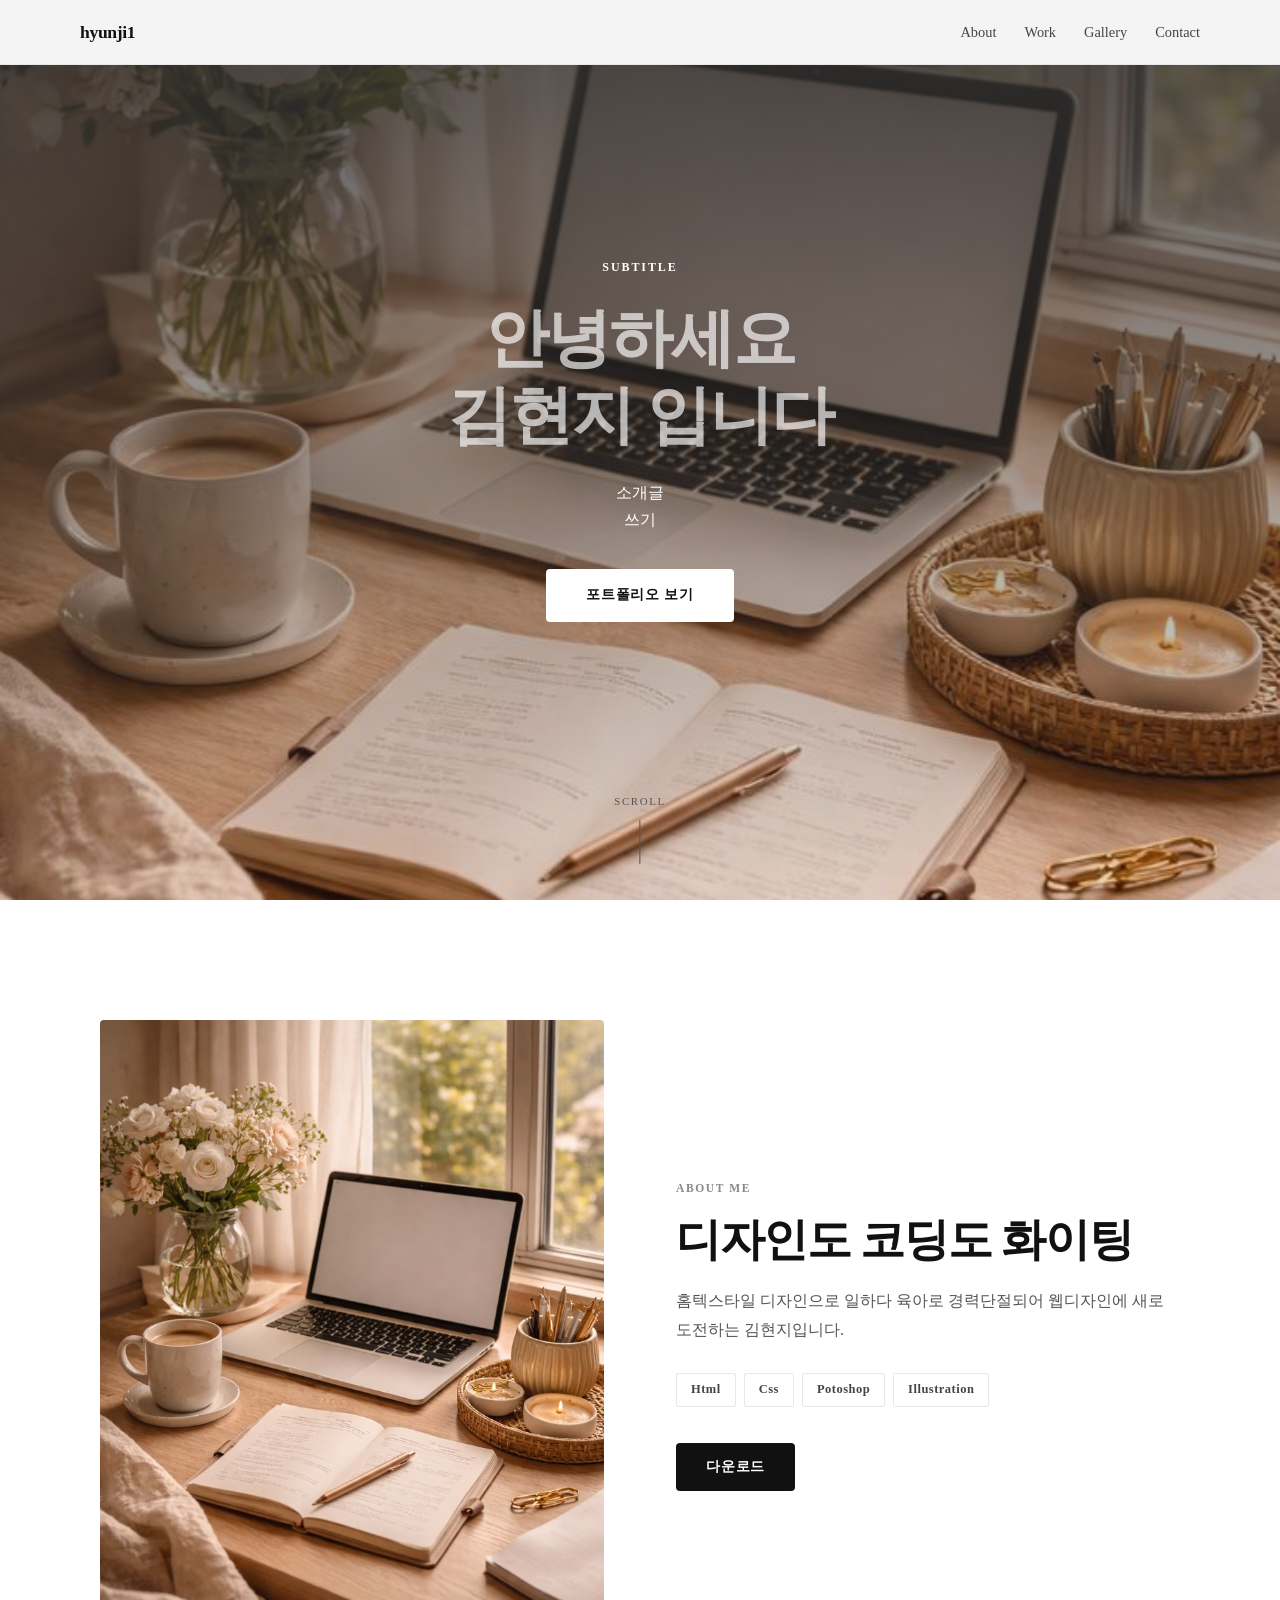
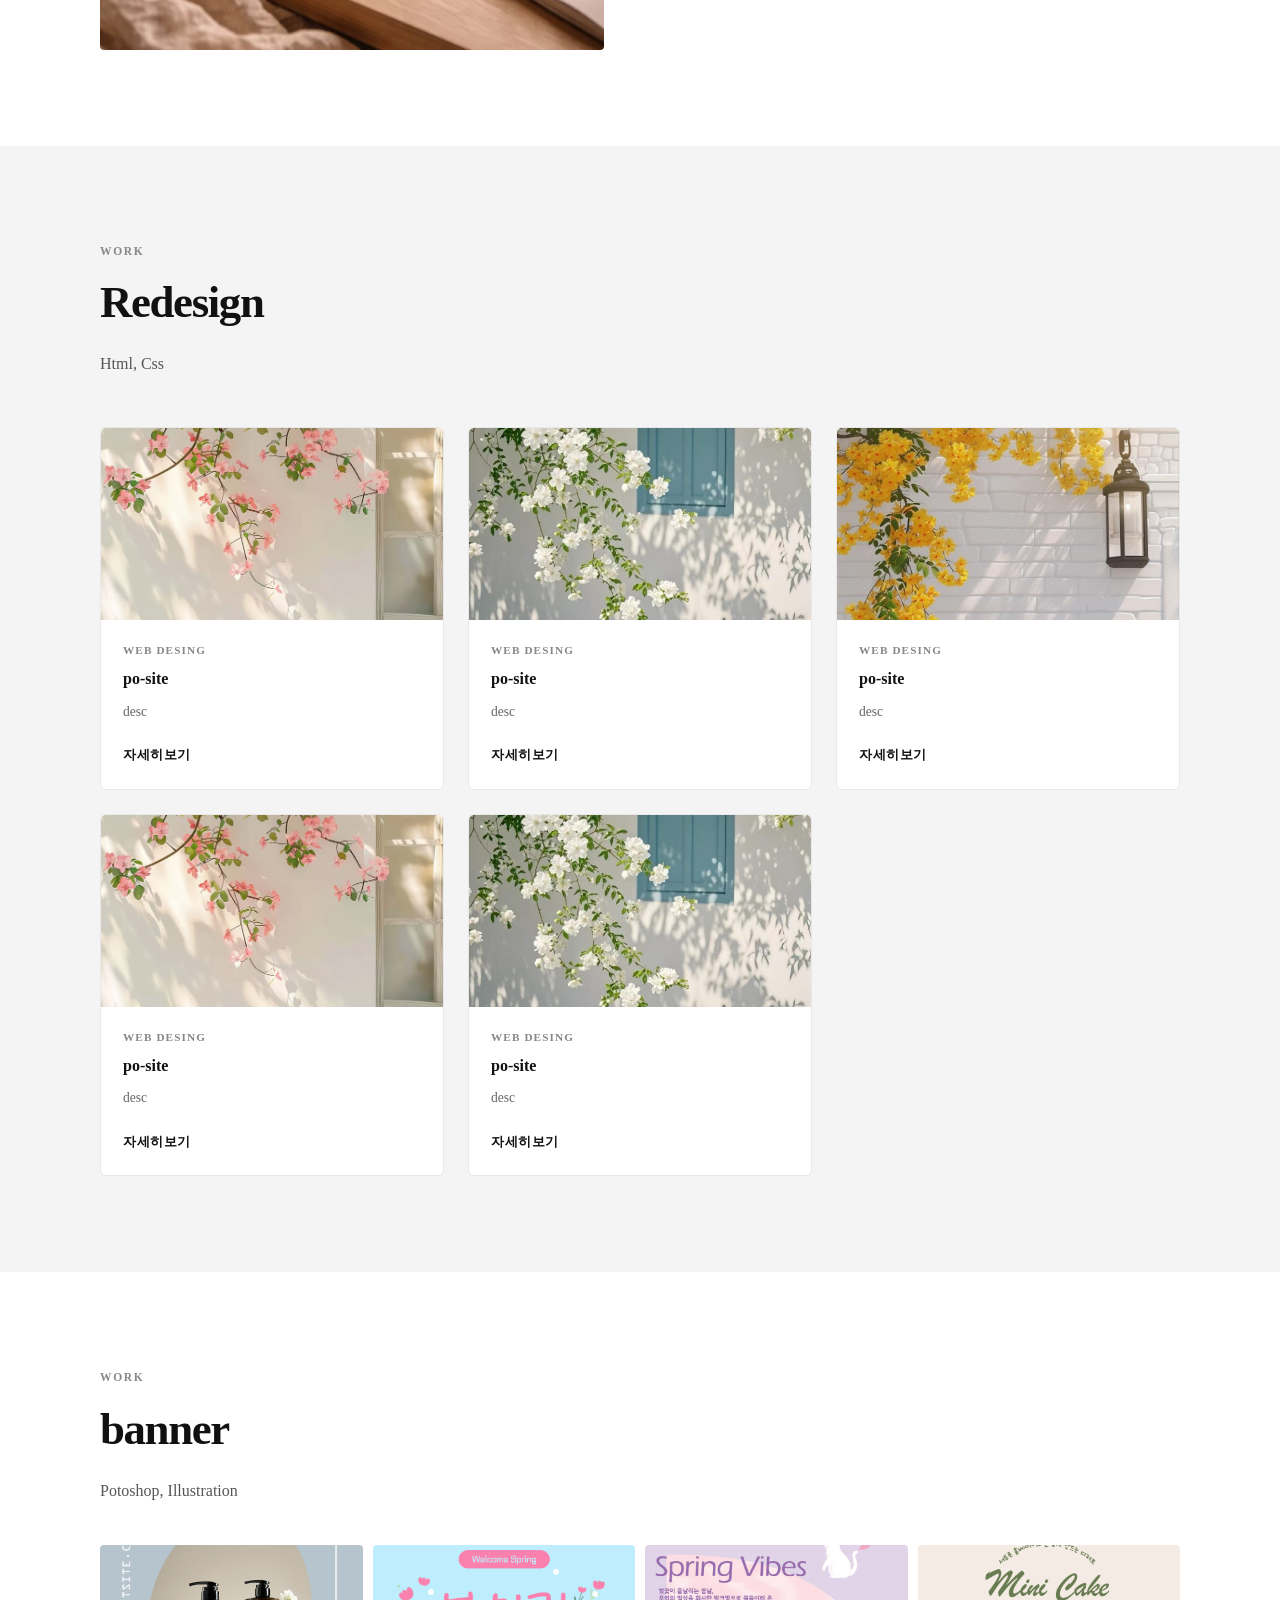
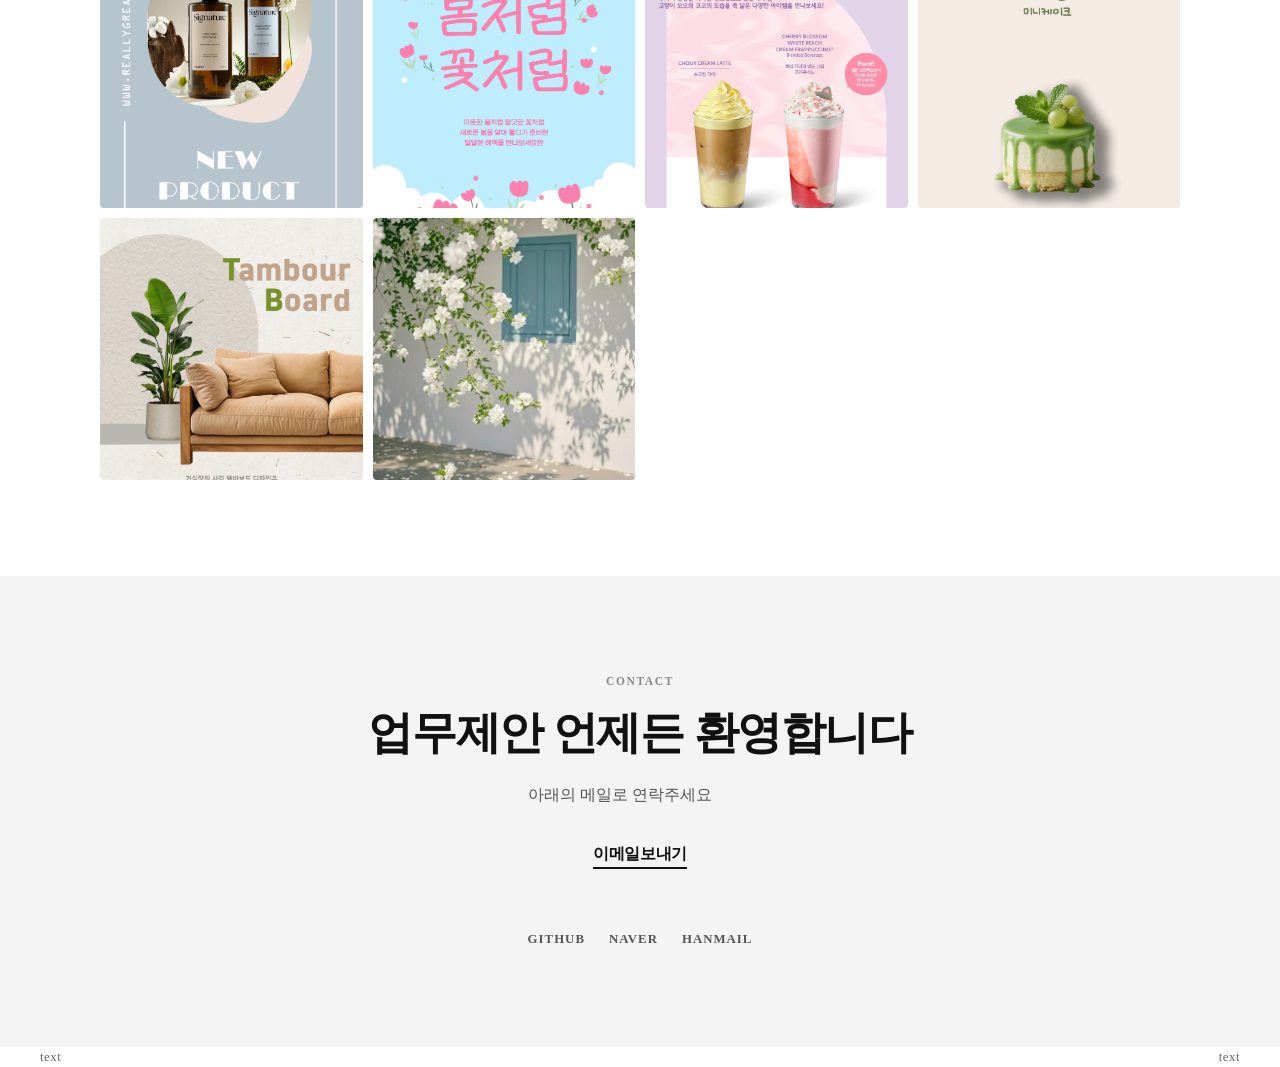
==== index.html @ 427065cd "1" ====
<!DOCTYPE html>
<html lang="ko">
<head>
    <meta charset="UTF-8">
    <meta name="viewport" content="width=device-width, initial-scale=1.0">
    <title>portfolio</title>
    <link rel="stylesheet" href="./final.css">
</head>
<body>
    <nav>
        <div class="nav-inner">
            <a href="#" class="logo">hyunji1</a>

            <ul class="menu">
                <li><a href="#">About</a></li>
                <li><a href="#">Work</a></li>
                <li><a href="#">Gallery</a></li>
                <li><a href="#">Contact</a></li>
            </ul>

            <button class="hamburger" id="navBtn" aria-label="메뉴">
                <span></span><span></span><span></span>
            </button>
        </div>
        
        <ul class="mobile-menu" id="mobileMenu">
            <li><a href="#" onclick="closeMenu()">About</a></li>
            <li><a href="#" onclick="closeMenu()">Work</a></li>
            <li><a href="#" onclick="closeMenu()">Gallery</a></li>
            <li><a href="#" onclick="closeMenu()">Contact</a></li>
        </ul>
    </nav>

    <script>
        const hamburger = document.getElementById('navBtn');
        const mobileMenu = document.getElementById('mobileMenu');

        hamburger.addEventListener('click',() =>{
            hamburger.classList.toggle('open');
            mobileMenu.classList.toggle('open');
        })

        function closeMenu(){
            hamburger.classList.remove('open');
            mobileMenu.classList.remove('open');
        }
    </script>

    <!-- hero -->
    <section class="hero">
        <div class="hero-tag">subtitle</div>
        <h1 class="hero-title">안녕하세요<br>김현지 입니다</h1>
        <p class="hero-sub">
            소개글<br> 쓰기
        </p>
        <a href="#" class="hero-btn">포트폴리오 보기</a>
            <div class="scroll-hint">SCROLL</div>
    </section>

    <!-- about -->
    <section class="section" id="about">
        <div class="about-inner">
            <img class="about-photo" src="./이미지/컴퓨터 이미지.jpg" alt="프로필사진">
            <div>
                <div class="section-tag">About Me</div>
                <h2 class="section-title">디자인도 코딩도 화이팅</h2>
                <p class="section-desc">
                    홈텍스타일 디자인으로 일하다 육아로 경력단절되어
                    웹디자인에 새로 도전하는 김현지입니다.
                </p>
                <div class="skill-list">
                    <span class="skill-tag">Html</span>
                    <span class="skill-tag">Css</span>
                    <span class="skill-tag">Potoshop</span>
                    <span class="skill-tag">Illustration</span>
                </div>

                <a href="#" class="btn">다운로드</a>
            </div>    
        </div>
    </section>

    <!-- work -->
    <section class="section" id="work">
        <div class="work-head">
            <div class="section-tag">WORK</div>
            <h2 class="section-title">Redesign</h2>
            <p class="section-desc">Html, Css</p>
        </div>    

        <div class="card-grid">
            <div class="card">
                <img src="./이미지/배경1.jpg" alt="cardimg">
                <div class="card-body">
                    <div class="card-cat">web Desing</div>
                    <h3 class="card-title">po-site</h3>
                    <p class="card-desc">desc</p>
                    <a href="#" class="card-link">자세히보기</a>
                </div>
            </div>
            <div class="card">
                <img src="./이미지/배경2.jpg" alt="cardimg">
                <div class="card-body">
                    <div class="card-cat">web Desing</div>
                    <h3 class="card-title">po-site</h3>
                    <p class="card-desc">desc</p>
                    <a href="#" class="card-link">자세히보기</a>
                </div>
            </div>
            <div class="card">
                <img src="./이미지/배경3.jpg" alt="cardimg">
                <div class="card-body">
                    <div class="card-cat">web Desing</div>
                    <h3 class="card-title">po-site</h3>
                    <p class="card-desc">desc</p>
                    <a href="#" class="card-link">자세히보기</a>
                </div>
            </div>
            <div class="card">
                <img src="./이미지/배경1.jpg" alt="cardimg">
                <div class="card-body">
                    <div class="card-cat">web Desing</div>
                    <h3 class="card-title">po-site</h3>
                    <p class="card-desc">desc</p>
                    <a href="#" class="card-link">자세히보기</a>
                </div>
            </div>
            <div class="card">
                <img src="./이미지/배경2.jpg" alt="cardimg">
                <div class="card-body">
                    <div class="card-cat">web Desing</div>
                    <h3 class="card-title">po-site</h3>
                    <p class="card-desc">desc</p>
                    <a href="#" class="card-link">자세히보기</a>
                </div>
            </div>
        </div>
    </section>    

    <!-- gallery -->
    <section class="section" id="gallery">
        <div class="gallery-head">
            <div class="section-tag">WORK</div>
            <h2 class="section-title">banner</h2>
            <p class="section-desc">Potoshop, Illustration</p>
        </div>

        <div class="gallery-grid">
            <div class="g-item">
                <img src="./이미지/03.24 01.jpg" alt="gimg1">
            </div>
            <div class="g-item">    
                <img src="./이미지/03.25.jpg" alt="gimg1">
            </div>
            <div class="g-item">
                <img src="./이미지/3.28 01.jpg" alt="gimg1">
            </div>
            <div class="g-item">
                <img src="./이미지/3.28 02.jpg" alt="gimg1">
            </div>
            <div class="g-item">    
                <img src="./이미지/3.29.jpg" alt="gimg1">
            </div>
            <div class="g-item">
                <img src="./이미지/배경2.jpg" alt="gimg1">
            </div>
        </div>
    </section>

    <!-- video -->
    <!-- <section id="video">
        <div class="video-head">
            <div class="section-tag">text</div>
            <h2 class="section-title">title</h2>
            <p class="section-desc">text</p>
        </div>

        <div class="video-wrap">
            <div class="ratio-box">
                <iframe src="../03.25/ripple.mp4" title="title" frameborder="0" allowfullscreen></iframe>
            </div>
        </div>
    </section> -->

    <!-- contact -->
    <section class="section" id="contact">
        <div class="contact-inner">
            <div class="section-tag">Contact</div>
            <h2 class="section-title">업무제안 언제든 환영합니다</h2>
            <p class="section-desc">아래의 메일로 연락주세요</p>

            <a href="mailto:whiteeye29@naver.com" class="contact-email">이메일보내기</a>

            <ul class="sns-list">
                <li><a href="#">GitHub</a></li>
                <li><a href="#">Naver</a></li>
                <li><a href="#">Hanmail</a></li>
            </ul>
        </div>
    </section>

       <!-- footer -->
    <footer>
        <div class="footer-inner">
            <p>text</p>
            <p>text</p>
        </div>
    </footer>

</body>
</html>
---- final.css ----
* {
    margin: 0;
    padding: 0;
    box-sizing: border-box;
}

:root {
    --black: #111111;
    --white: #ffffff;
    --grey: #f4f4f4;
    --mid: #888888;
    --border: #e8e8e8;
    --radius: 4px
}

html {
    scroll-behavior: smooth;
}

body {
    font-family: 'pretendard', 'san-serif', 'Noto Sans KR';
    background: var(--white);
    color: var(--black);
    line-height: 1.6;
}

img {
    display: block;
    max-width: 100%;
}

a {
    text-decoration: none;
    color: inherit;
}

.section {
    padding: 96px 40px;
}

.section-tag {
    font-size: 0.72rem;
    font-weight: 700;
    letter-spacing: 0.14em;
    text-transform: uppercase;
    color: var(--mid);
    margin-bottom: 16px;
}

.section-title {
    font-size: clamp(1.8rem, 3.5vw, 2.8rem);
    font-weight: 700;
    letter-spacing: -0.03em;
    line-height: 1.2;
    margin-bottom: 20px;
}

.section-desc {
    font-size: 1rem;
    color: #555;
    max-width: 520px;
    line-height: 1.8;
}

/* nav */
nav {
    position: fixed;
    top: 0;
    left: 0;
    right: 0;
    z-index: 100;
    background: #f4f4f4;
    border-bottom: 1px solid var(--border);
}

.nav-inner {
    max-width: 1200px;
    margin: 0 auto;
    display: flex;
    justify-content: space-between;
    align-items: center;
    height: 64px;
    padding: 0 40px;
}

.logo {
    font-size: 1.1rem;
    font-weight: 700;
    letter-spacing: -0.02em;
}

.menu {
    display: flex;
    gap: 28px;
    list-style: none;
}

.menu a {
    font-size: 0.9rem;
    color: #444;
    transition: color 0.2s;
}

.menu a:hover {
    color: var(--black);
}

.hamburger {
    display: none;
    flex-direction: column;
    gap: 5px;
    background: none;
    border: none;
    cursor: pointer;
    padding: 4px;
}

.hamburger span {
    display: block;
    width: 22px;
    height: 1.5px;
    background: var(--black);
    transition: all 0.3s;
}

.hamburger.open span:nth-child(1) {
    transform: translateY(6.5px) rotate(45deg);
}

.hamburger.open span:nth-child(2) {
    opacity: 0;
}

.hamburger.open span:nth-child(3) {
    transform: translateY(-6.5px) rotate(-45deg);
}

.mobile-menu {
    display: none;
    flex-direction: column;
    background: var(--white);
    border: var(--border);
    border-top: 1px solid var(--border);
    padding: 20px 40px;
    gap: 20px;
    list-style: none;
}

.mobile-menu.open {
    display: flex;
}

.mobile-menu a {
    font-size: 1rem;
    color: #333;
}

.hero {
    width: 100%;
    height: 100vh;
    min-height: 560px;
    background-image: linear-gradient(#333333d8, #33333315), url(./이미지/컴퓨터\ 이미지.jpg);
    background-size: cover;
    background-position: center;
    background-attachment: fixed;

    display: flex;
    flex-direction: column;
    justify-content: center;
    text-align: center;
    align-items: center;
    padding: 0 24px;
    position: relative;
}

.hero-tag {
    font-size: 0.75rem;
    font-weight: 600;
    letter-spacing: 0.16em;
    text-transform: uppercase;
    color: var(--white);
    margin-bottom: 24px;
}

.hero-title {
    font-size: clamp(2rem, 6vw, 4rem);
    font-weight: 700;
    letter-spacing: -0.03em;
    color: #ffffffa9;
    line-height: 1.2;
    margin-bottom: 24px;
}

.hero-sub {
    font-size: clamp(0.9rem, 2vw, 1, 1rem);
    color: #fff;
    min-width: 440px;
    line-height: 1.7;
    margin-bottom: 36px;
}

.hero-btn {
    display: inline-block;
    padding: 15px 40px;
    background: var(--white);
    color: var(--black);
    font-size: 0.875rem;
    font-weight: 700;
    letter-spacing: 0.06em;
    border-radius: var(--radius);
    transition: background 0.25s, color 0.25s, outline 0.25s;
    margin-bottom: 20px;
}

.hero-btn:hover {
    background: transparent;
    color: var(--white);
    outline: 2px solid var(--white);
}

.scroll-hint {
    position: absolute;
    bottom: 36px;
    left: 50%;
    transform: translateX(-50%);
    display: flex;
    flex-direction: column;
    align-items: center;
    gap: 10px;
    color: #555;
    font-size: 0.68rem;
    letter-spacing: 0.147em;
    animation: nudge 2.2s infinite;
}

.scroll-hint::after {
    content: '';
    width: 1px;
    height: 44px;
    background: #555;
}

@keyframes nudge {

    0%,
    100% {
        transform: translateX(-50%) translateY(0);
    }

    50% {
        transform: translateX(-50%) translateY(8px);
    }
}

/* about */
#about {
    background: var(--white);
    padding-top: 120px;
}

.about-inner {
    max-width: 1080px;
    margin: 0 auto;
    display: grid;
    grid-template-columns: 1fr 1fr;
    gap: 72px;
    align-items: center;
}

.about-photo {
    width: 100%;
    aspect-ratio: 4 / 5;
    object-fit: cover;
    border-radius: var(--radius);
}

.skill-list {
    display: flex;
    flex-wrap: wrap;
    gap: 8px;
    margin: 28px 0 36px;
}

.skill-tag {
    font-size: 0.78rem;
    font-weight: 600;
    padding: 6px 14px;
    border: 1px solid var(--border);
    border-radius: 2px;
    color: #444;
    letter-spacing: 0.04em;
}

.btn {
    display: inline-block;
    padding: 13px 30px;
    background: var(--black);
    color: var(--white);
    font-size: 0.85rem;
    font-weight: 600;
    border-radius: var(--radius);
    letter-spacing: 0.05rem;
    transition: background 0.2s;
}

.btn:hover {
    background: #333;
}

/* 카드그리드 */
#work {
    background: var(--grey);
}

.work-head {
    max-width: 1080px;
    margin: 0 auto 48px;
}

.card-grid {
    max-width: 1080px;
    margin: 0 auto;
    display: grid;
    grid-template-columns: repeat(3, 1fr);
    gap: 24px;
}

.card {
    background: var(--white);
    border-radius: 6px;
    border: 1px solid var(--border);
    overflow: hidden;
    transition: transform 0.2s, box-shadow 0.2s;
}

.card:hover {
    transform: translateY(-5px);
    box-shadow: 0 16px 40px #33333317;
}

.card img {
    width: 100%;
    aspect-ratio: 16 / 9;
    object-fit: cover;
}

.card-body {
    padding: 22px;
}

.card-cat {
    font-size: 0.7rem;
    font-weight: 700;
    letter-spacing: 0.1em;
    text-transform: uppercase;
    color: var(--mid);
    margin-bottom: 8px;
}

.card-title {
    font-size: 1rem;
    font-weight: 700;
    margin-bottom: 10px;
    line-height: 1.4em;
}

.card-desc {
    font-size: 0.85rem;
    color: #666;
    line-height: 1.65em;
    margin-bottom: 18px;
}

.card-link {
    font-size: 0.8rem;
    font-weight: 600;
    color: var(--black);
    border-radius: 1px solid var(--black);
    padding-bottom: 1px;
    letter-spacing: 0.04em;
    transition: opacity 0.2s;
}

.card-link:hover {
    opacity: 0.5;
}

#gallery {
    background: var(--white);
}

.gallery-head {
    max-width: 1080px;
    margin: 0 auto 40px;
}

.gallery-grid {
    max-width: 1080px;
    margin: 0 auto;
    display: grid;
    grid-template-columns: repeat(auto-fill, minmax(240px, 1fr));
    gap: 10px;
}
.g-item{
    border-radius: var(--radius);
    overflow: hidden;
}
.g-item img{
    width: 100%;
    aspect-ratio: 1 / 1;
    object-fit: cover;
    transition: transform 0.4s ease;
}
.g-item:hover img{
    transform: scale(1.06);
}

#video{
    background: var(--black);
    padding: 96px 40px;
}
.video-head{
    max-width: 1080px;
    margin: 0 auto 40px;
}
.video-head .section-tag{
    color: #ffffffc5;
}
.video-head .section-title{
    color: var(--white);
}
.video-head .section-desc{
    color: var(#ffffffe5);
}
.ratio-box{
    position: relative;
    width: 50%;
    margin: 0 auto;
    padding-top: 56.25%;
    background: #222;
    border-radius: 6px;
    overflow: hidden;
}
.ratio-box iframe{
    position: absolute;
    top: 0;
    left: 0;
    width: 100%;
    height: 100%;
}
/* 현지가 한거 */
/* #contact{
    display: flex;
    justify-content: center;
    align-items: center;
    text-align: center;
}
.section-desc{
    margin-bottom: 10px;
}
.contact-email{
    display: block;
    font-size: 1.2rem;
    font-weight: 700;
    letter-spacing: 0.1em;
    margin-bottom: 20px;

}
.sns-list{
    list-style: none;
    display: flex;
    justify-content: center;
    align-items: center;
    gap: 30px;
} */

#contact{
    background: var(--grey);
    text-align: center;
}
.contact-inner{
    max-width: 560px;
    margin: 0 auto;
}
.contact-email{
    display: inline-block;
    font-size: clamp(1.2rem, 2,5vw, 1.8rem);
    font-weight: 700;
    letter-spacing: -0.02em;
    margin: 32px 0;
    color: var(--black);
    border-bottom: 2px solid var(--black);
    transition: opacity 0.2s;
}
.contact-email:hover{
    opacity: 0.4;
}
.sns-list{
    display: flex;
    justify-content: center;
    gap: 24px;
    margin-top: 24px;
    list-style: none;
}
.sns-list a{
    font-size: 0.8rem;
    font-weight: 600;
    letter-spacing: 0.08em;
    color: #555;
    text-transform: uppercase;
    transition: color 0.2s;
}
.sns-list a:hover{
    color: var(--black);
}


.footer{
    background: var(--black);
    padding: 32px 40px;
}
.footer-inner{
    max-width: 1200px;
    margin: 0 auto;
    display: flex;
    justify-content: space-between;
    align-items: center;
}
.footer-inner p{
    font-size: 0.8rem;
    color: #666;
    letter-spacing: 0.04em;
}


@media (max-width:1024px){
    .section{padding: 72px 32px;}
    #video{padding: 72px 32px;}
    .nav-inner{padding: 0 32px;}
}

@media (max-width:900px){
    .card-grid{grid-template-columns: repeat(2, 1fr);}
}

@media (max-width:768px){
    .menu{display: none;}
    .hamburger{display: flex;}
    .nav-inner{padding: 0 24px;}

    .section{padding: 64px 24px;}
    #video{padding: 64px 24px;}

    .about-inner{
        grid-template-columns: 1fr;
        gap: 40px;
        text-align: center;
    }
    .about-photo{
        aspect-ratio: 3/2;
        max-width: 360px;
        margin: 0 auto;
    }
    .skill-list{display: block;}
    .footer-inner{flex-direction: column; gap: 8px; text-align: center;}
    footer{padding: 28px 24px;}
} 

@media (max-width: 560px){
    .about-inner{text-align: center;}
    .skill-list{display: block;}
    .card-grid{grid-template-columns: 1fr;}
}
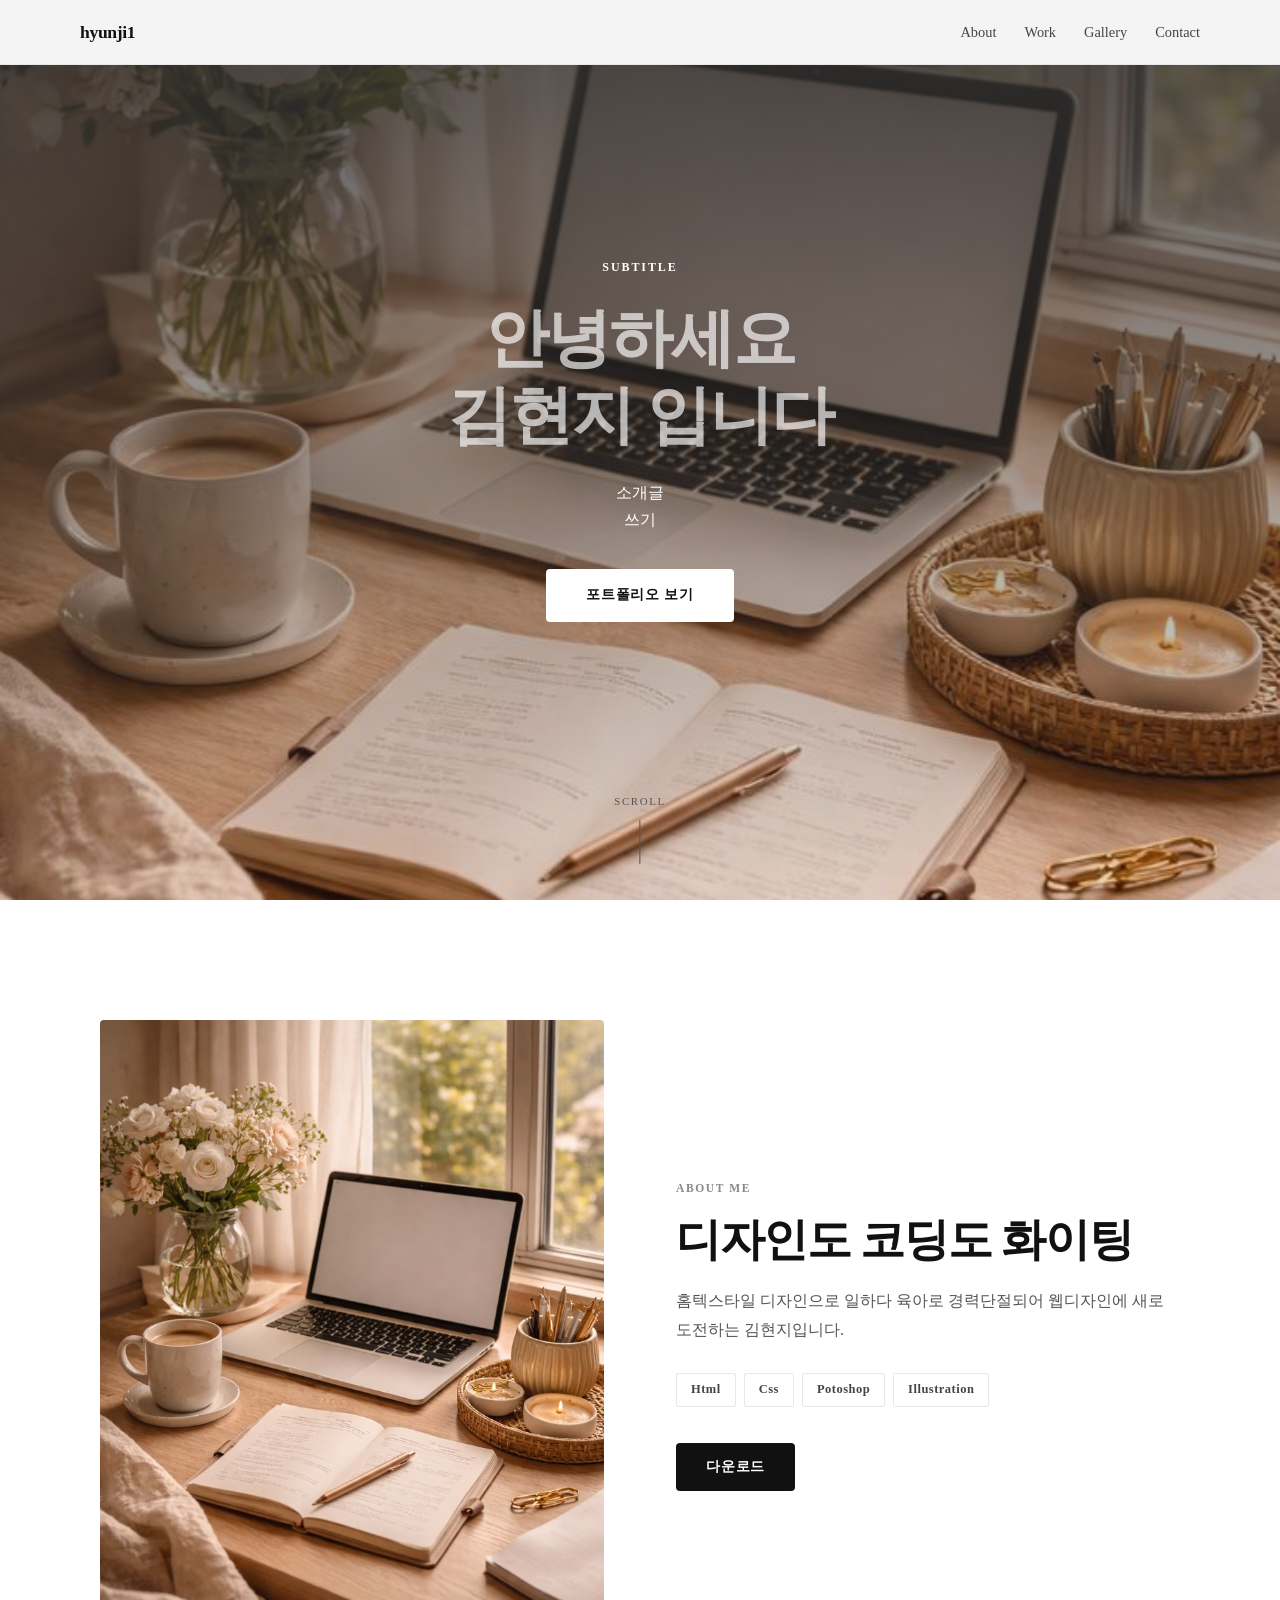
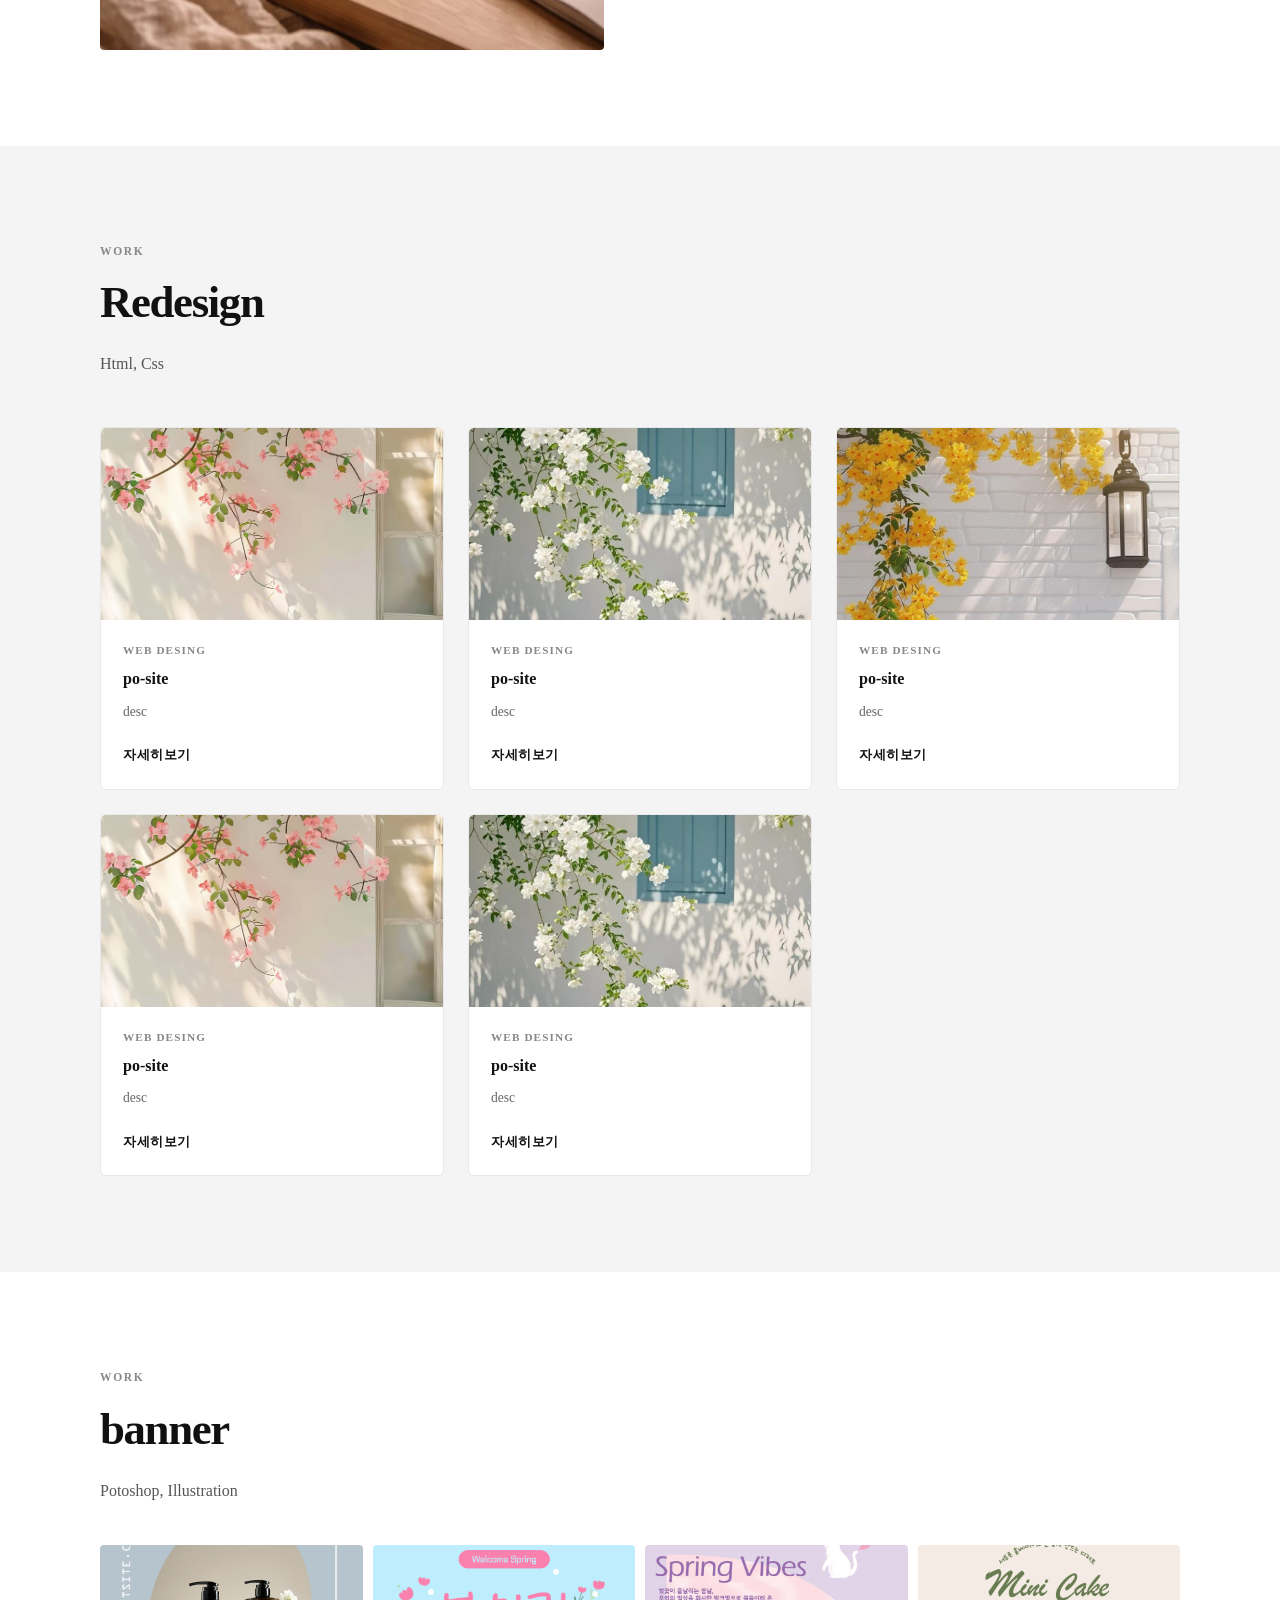
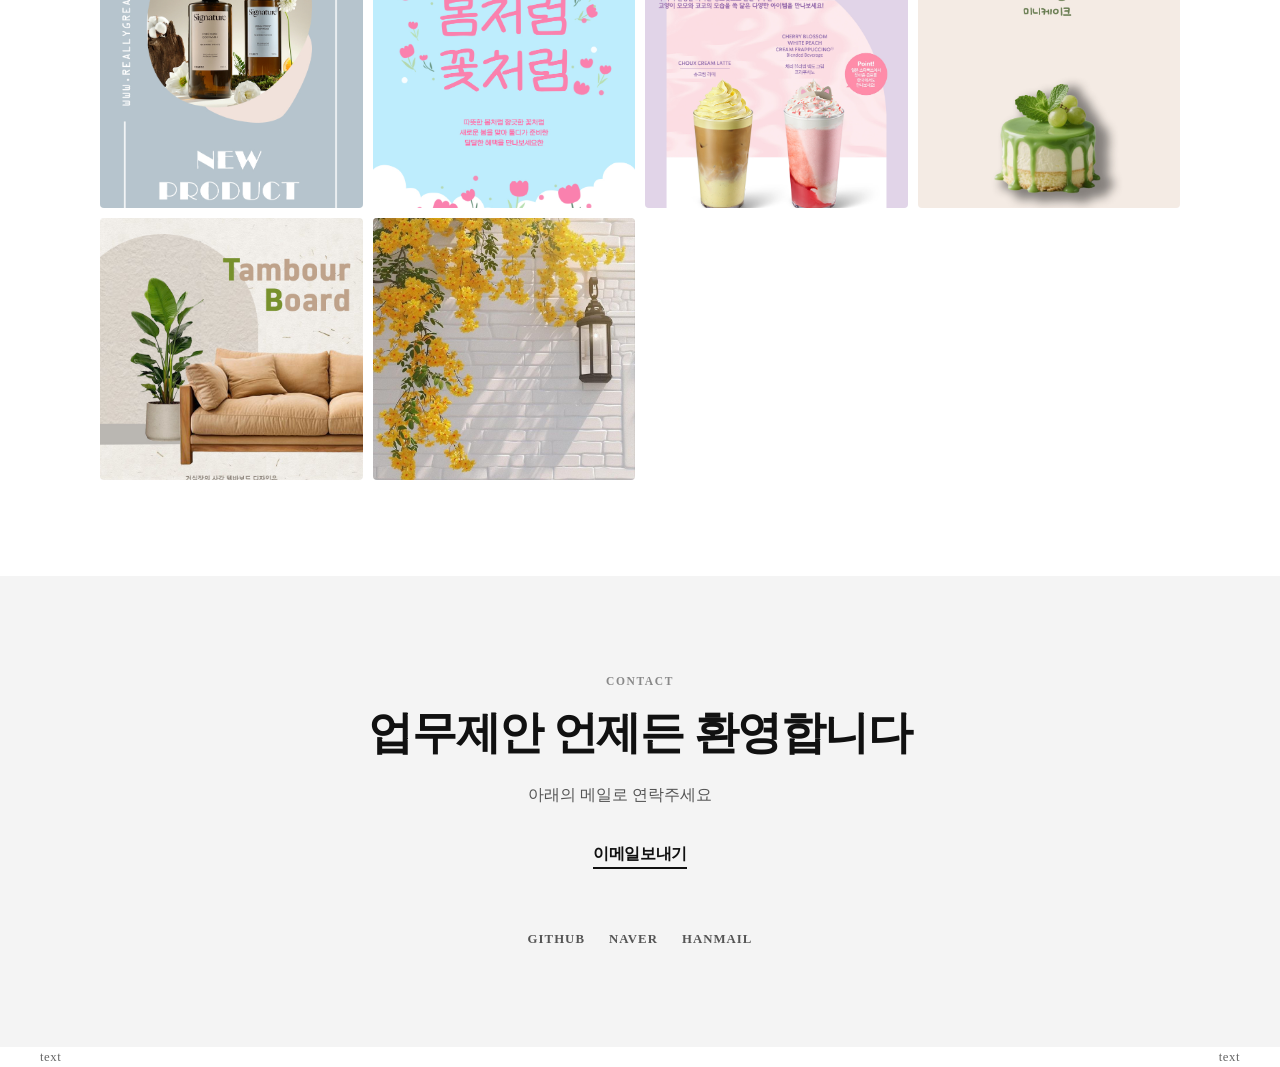
==== commit 597f8e0f: "1" ====
--- a/index.html
+++ b/index.html
@@ -60,7 +60,7 @@
     <!-- about -->
     <section class="section" id="about">
         <div class="about-inner">
-            <img class="about-photo" src="./이미지/컴퓨터 이미지.jpg" alt="프로필사진">
+            <img class="about-photo" src="./images/main-image.jpg" alt="프로필사진">
             <div>
                 <div class="section-tag">About Me</div>
                 <h2 class="section-title">디자인도 코딩도 화이팅</h2>
@@ -90,43 +90,43 @@
 
         <div class="card-grid">
             <div class="card">
-                <img src="./이미지/배경1.jpg" alt="cardimg">
-                <div class="card-body">
-                    <div class="card-cat">web Desing</div>
-                    <h3 class="card-title">po-site</h3>
-                    <p class="card-desc">desc</p>
-                    <a href="#" class="card-link">자세히보기</a>
-                </div>
-            </div>
-            <div class="card">
-                <img src="./이미지/배경2.jpg" alt="cardimg">
-                <div class="card-body">
-                    <div class="card-cat">web Desing</div>
-                    <h3 class="card-title">po-site</h3>
-                    <p class="card-desc">desc</p>
-                    <a href="#" class="card-link">자세히보기</a>
-                </div>
-            </div>
-            <div class="card">
-                <img src="./이미지/배경3.jpg" alt="cardimg">
-                <div class="card-body">
-                    <div class="card-cat">web Desing</div>
-                    <h3 class="card-title">po-site</h3>
-                    <p class="card-desc">desc</p>
-                    <a href="#" class="card-link">자세히보기</a>
-                </div>
-            </div>
-            <div class="card">
-                <img src="./이미지/배경1.jpg" alt="cardimg">
-                <div class="card-body">
-                    <div class="card-cat">web Desing</div>
-                    <h3 class="card-title">po-site</h3>
-                    <p class="card-desc">desc</p>
-                    <a href="#" class="card-link">자세히보기</a>
-                </div>
-            </div>
-            <div class="card">
-                <img src="./이미지/배경2.jpg" alt="cardimg">
+                <img src="./images/back1.jpg" alt="cardimg">
+                <div class="card-body">
+                    <div class="card-cat">web Desing</div>
+                    <h3 class="card-title">po-site</h3>
+                    <p class="card-desc">desc</p>
+                    <a href="#" class="card-link">자세히보기</a>
+                </div>
+            </div>
+            <div class="card">
+                <img src="./images/back2.jpg" alt="cardimg">
+                <div class="card-body">
+                    <div class="card-cat">web Desing</div>
+                    <h3 class="card-title">po-site</h3>
+                    <p class="card-desc">desc</p>
+                    <a href="#" class="card-link">자세히보기</a>
+                </div>
+            </div>
+            <div class="card">
+                <img src="./images/back3.jpg" alt="cardimg">
+                <div class="card-body">
+                    <div class="card-cat">web Desing</div>
+                    <h3 class="card-title">po-site</h3>
+                    <p class="card-desc">desc</p>
+                    <a href="#" class="card-link">자세히보기</a>
+                </div>
+            </div>
+            <div class="card">
+                <img src="./images/back1.jpg" alt="cardimg">
+                <div class="card-body">
+                    <div class="card-cat">web Desing</div>
+                    <h3 class="card-title">po-site</h3>
+                    <p class="card-desc">desc</p>
+                    <a href="#" class="card-link">자세히보기</a>
+                </div>
+            </div>
+            <div class="card">
+                <img src="./images/back2.jpg" alt="cardimg">
                 <div class="card-body">
                     <div class="card-cat">web Desing</div>
                     <h3 class="card-title">po-site</h3>
@@ -147,22 +147,22 @@
 
         <div class="gallery-grid">
             <div class="g-item">
-                <img src="./이미지/03.24 01.jpg" alt="gimg1">
+                <img src="./images/03.24 01.jpg" alt="gimg1">
             </div>
             <div class="g-item">    
-                <img src="./이미지/03.25.jpg" alt="gimg1">
-            </div>
-            <div class="g-item">
-                <img src="./이미지/3.28 01.jpg" alt="gimg1">
-            </div>
-            <div class="g-item">
-                <img src="./이미지/3.28 02.jpg" alt="gimg1">
+                <img src="./images/03.25.jpg" alt="gimg1">
+            </div>
+            <div class="g-item">
+                <img src="./images/3.28 01.jpg" alt="gimg1">
+            </div>
+            <div class="g-item">
+                <img src="./images/3.28 02.jpg" alt="gimg1">
             </div>
             <div class="g-item">    
-                <img src="./이미지/3.29.jpg" alt="gimg1">
-            </div>
-            <div class="g-item">
-                <img src="./이미지/배경2.jpg" alt="gimg1">
+                <img src="./images/3.29.jpg" alt="gimg1">
+            </div>
+            <div class="g-item">
+                <img src="./images/back3.jpg" alt="gimg1">
             </div>
         </div>
     </section>
--- a/final.css
+++ b/final.css
@@ -159,7 +159,7 @@
     width: 100%;
     height: 100vh;
     min-height: 560px;
-    background-image: linear-gradient(#333333d8, #33333315), url(./이미지/컴퓨터\ 이미지.jpg);
+    background-image: linear-gradient(#333333d8, #33333315), url(./images/main-image.jpg);
     background-size: cover;
     background-position: center;
     background-attachment: fixed;
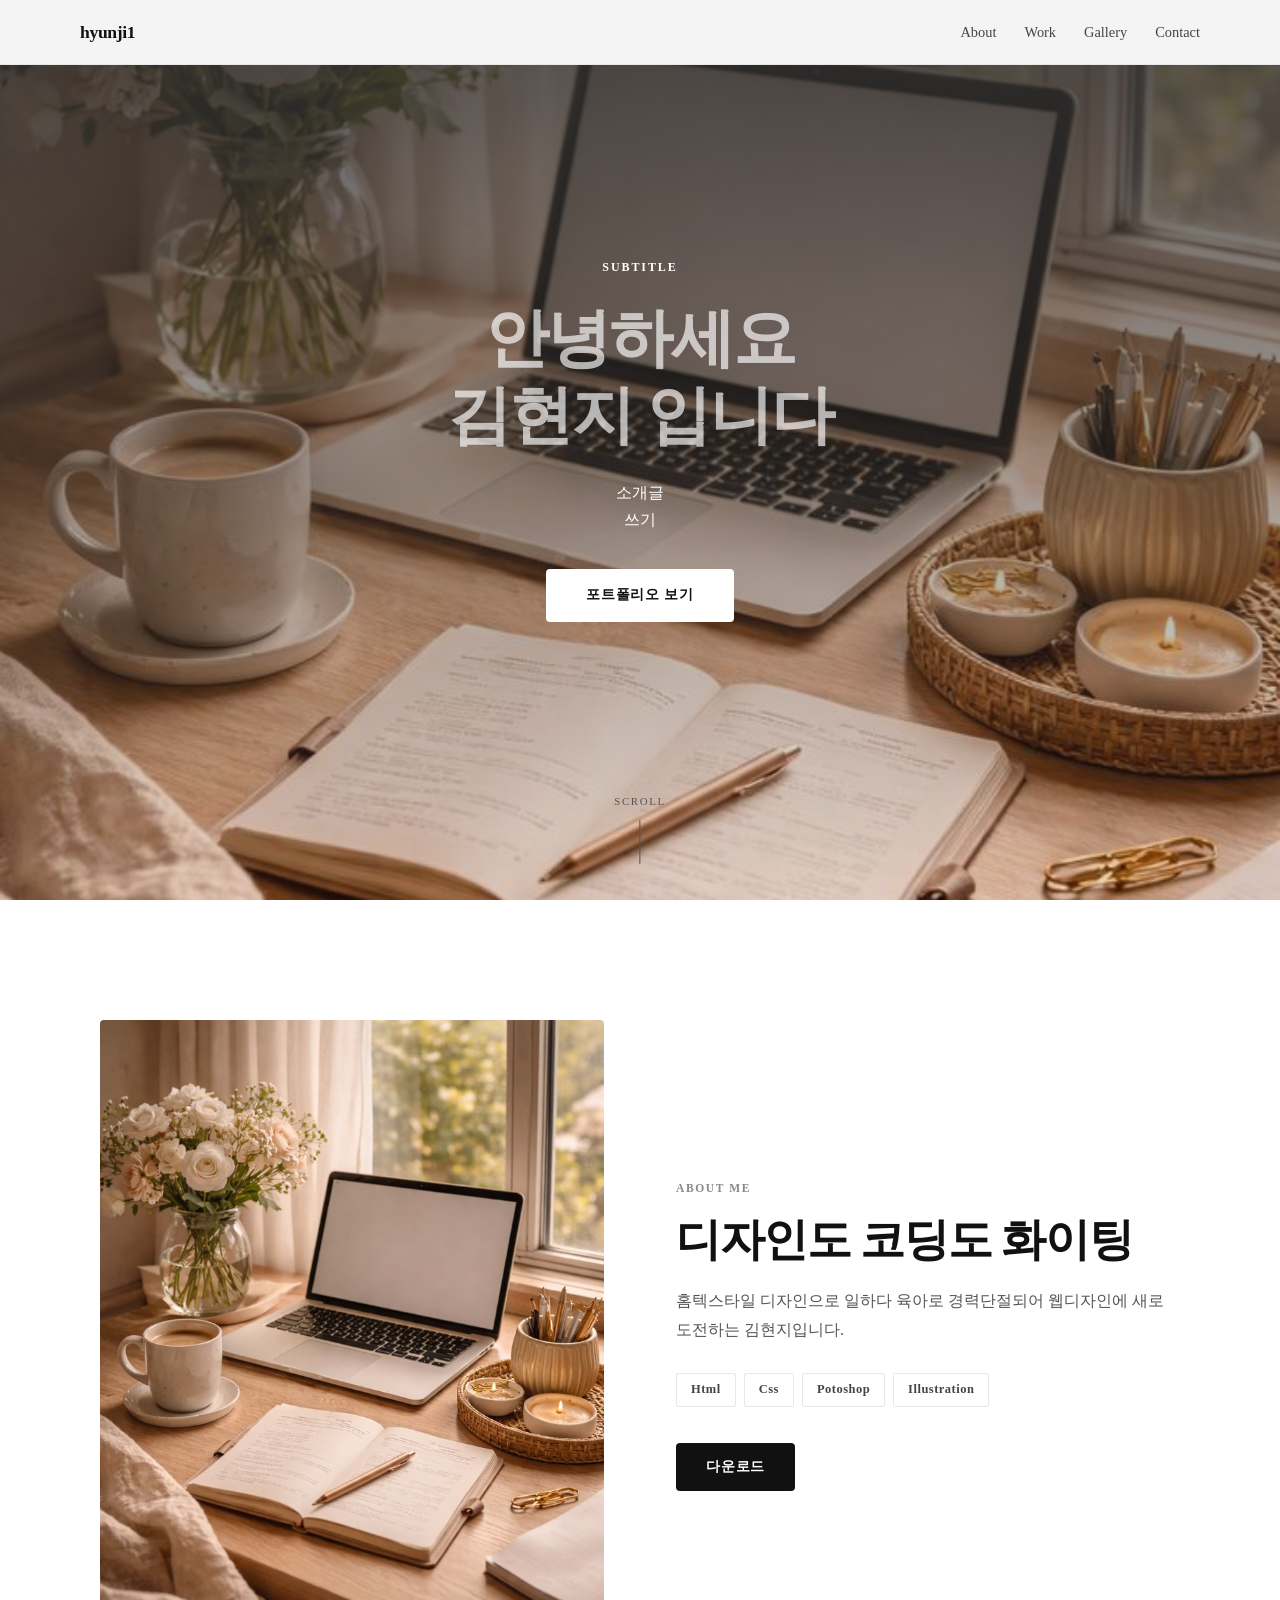
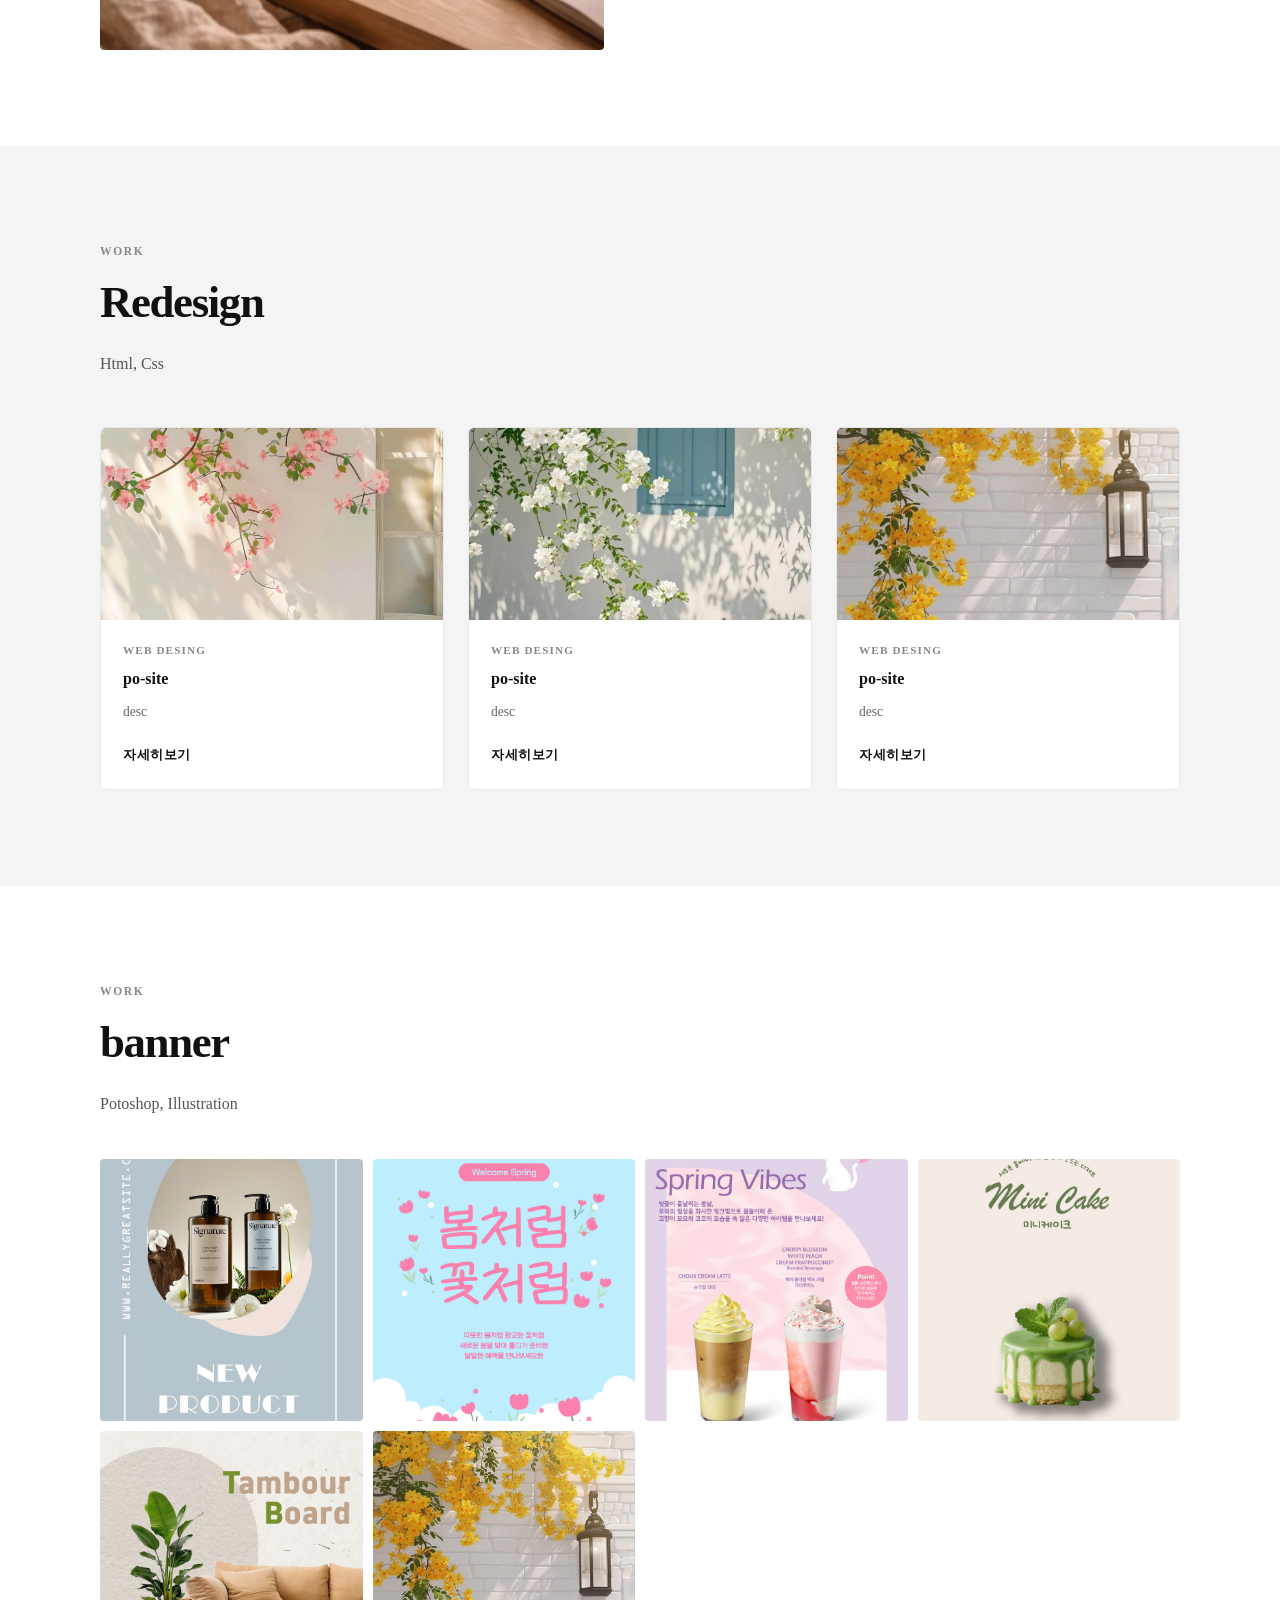
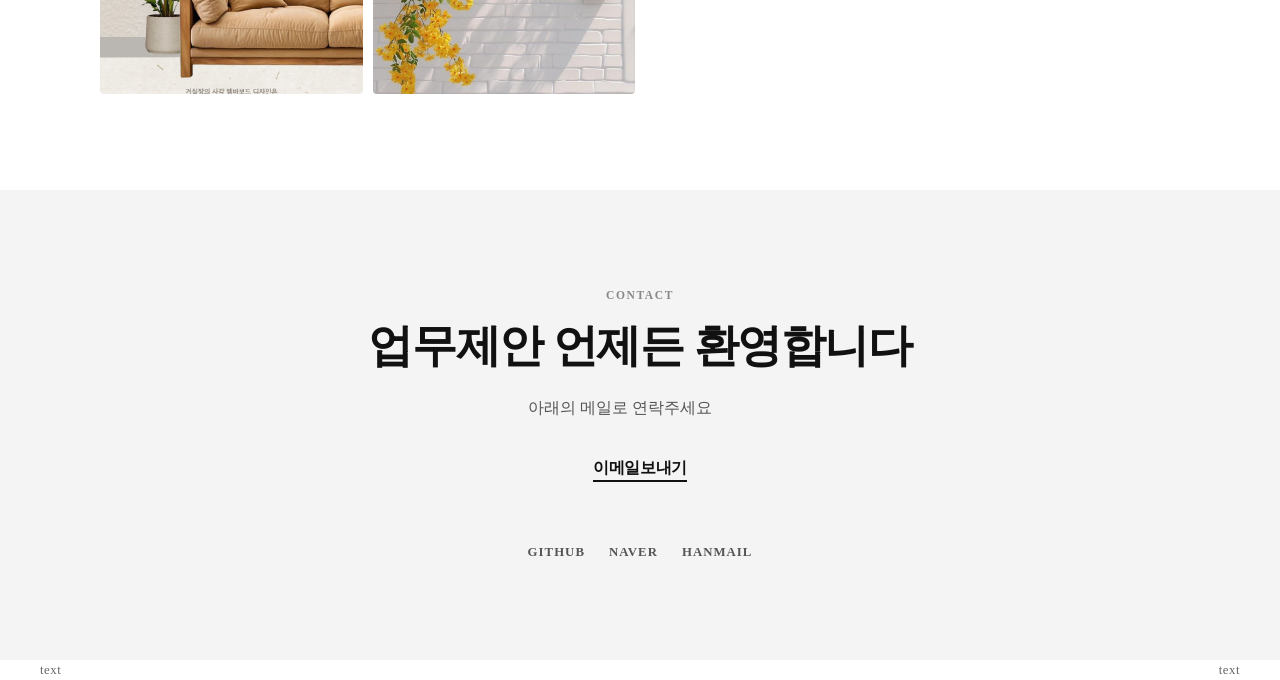
==== commit c99ed4c5: "1" ====
--- a/index.html
+++ b/index.html
@@ -116,24 +116,6 @@
                     <a href="#" class="card-link">자세히보기</a>
                 </div>
             </div>
-            <div class="card">
-                <img src="./images/back1.jpg" alt="cardimg">
-                <div class="card-body">
-                    <div class="card-cat">web Desing</div>
-                    <h3 class="card-title">po-site</h3>
-                    <p class="card-desc">desc</p>
-                    <a href="#" class="card-link">자세히보기</a>
-                </div>
-            </div>
-            <div class="card">
-                <img src="./images/back2.jpg" alt="cardimg">
-                <div class="card-body">
-                    <div class="card-cat">web Desing</div>
-                    <h3 class="card-title">po-site</h3>
-                    <p class="card-desc">desc</p>
-                    <a href="#" class="card-link">자세히보기</a>
-                </div>
-            </div>
         </div>
     </section>    
 
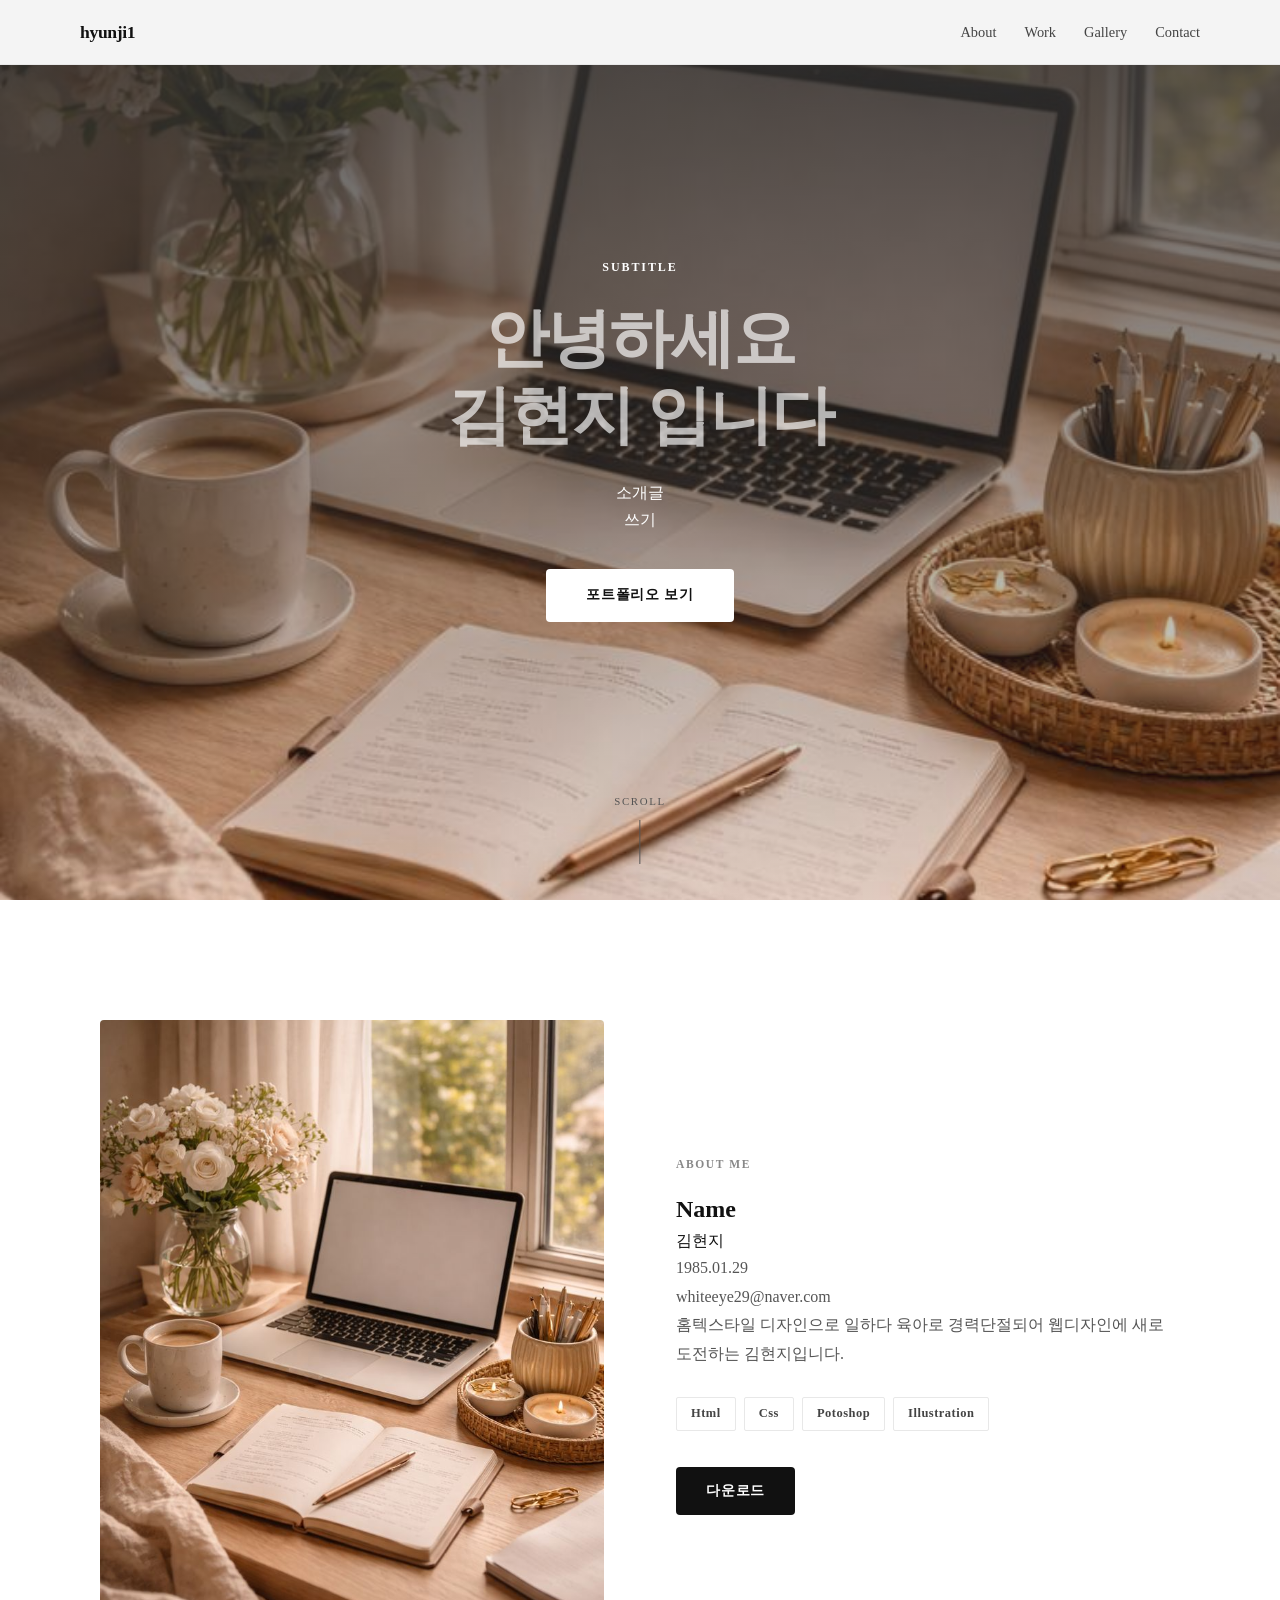
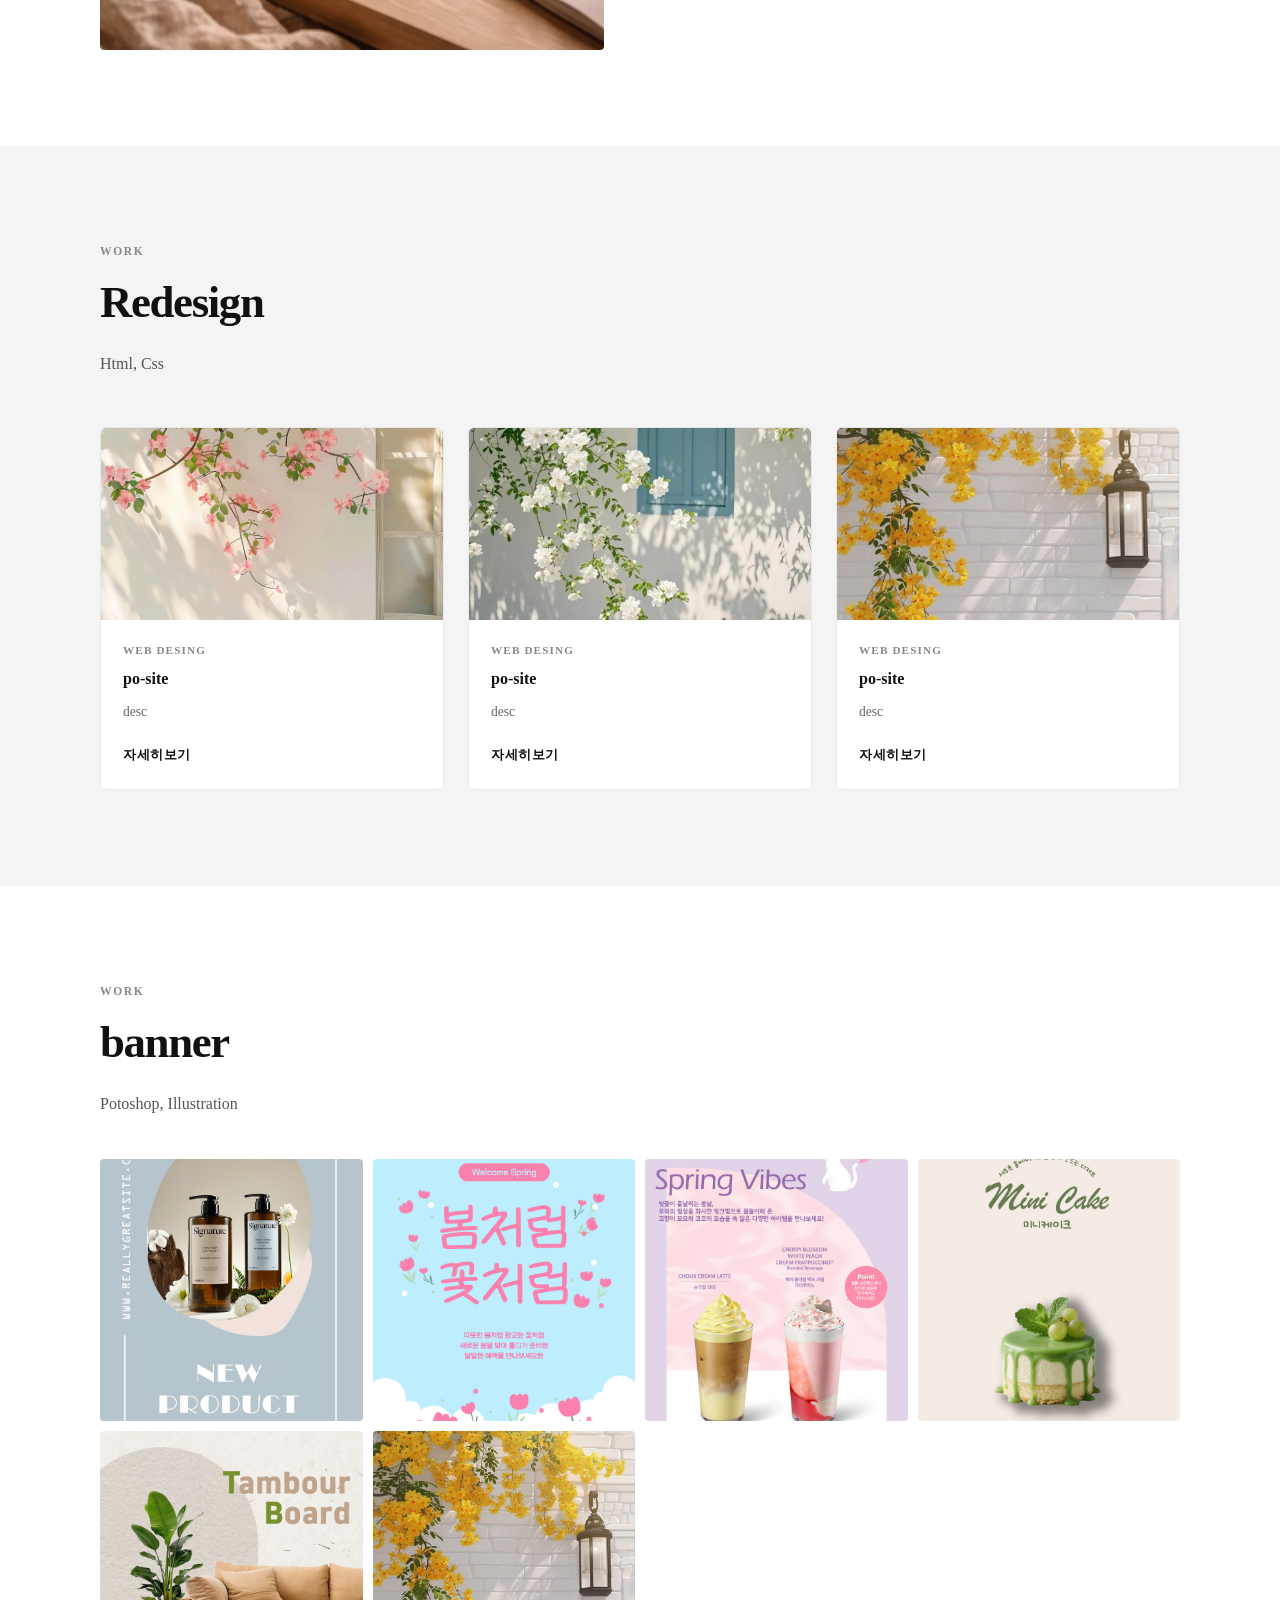
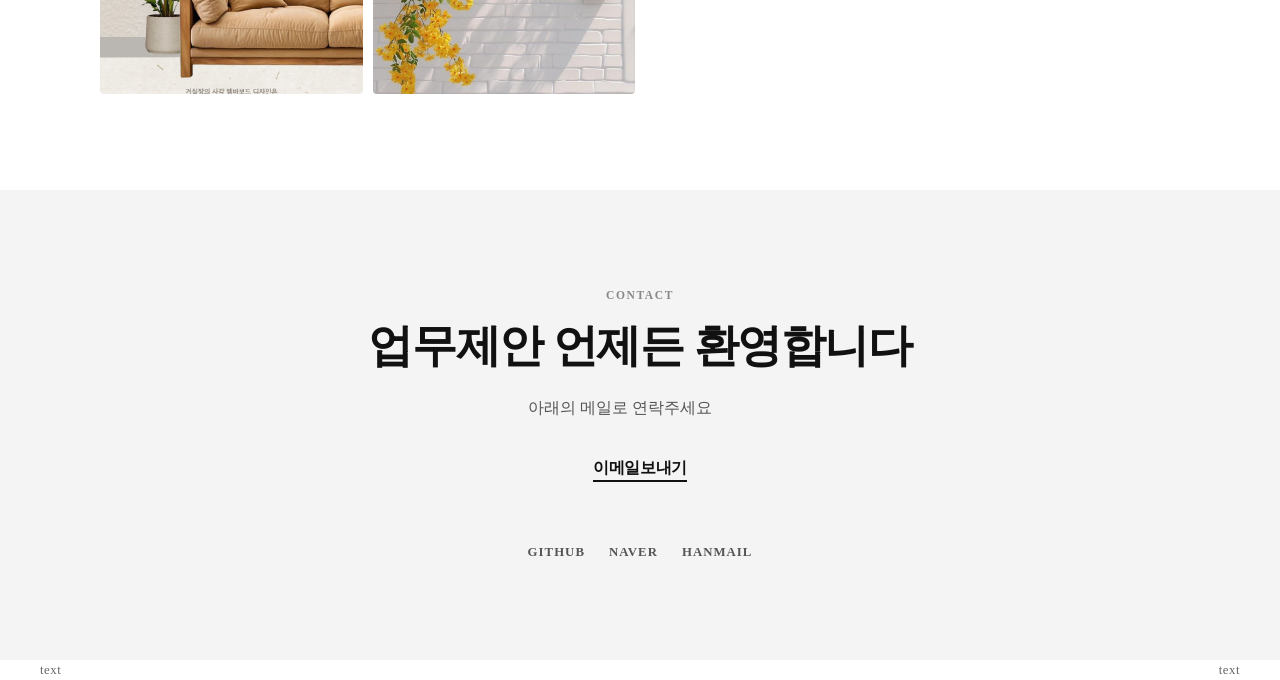
==== commit 9bece6a8: "1" ====
--- a/index.html
+++ b/index.html
@@ -63,7 +63,12 @@
             <img class="about-photo" src="./images/main-image.jpg" alt="프로필사진">
             <div>
                 <div class="section-tag">About Me</div>
-                <h2 class="section-title">디자인도 코딩도 화이팅</h2>
+                <div class="about-group">
+                    <h2 class="about-title">Name</h2>
+                    <p class="about-desc">김현지</p>
+                </div>
+                <p class="section-desc">1985.01.29</p>
+                <p class="section-desc">whiteeye29@naver.com</p>
                 <p class="section-desc">
                     홈텍스타일 디자인으로 일하다 육아로 경력단절되어
                     웹디자인에 새로 도전하는 김현지입니다.
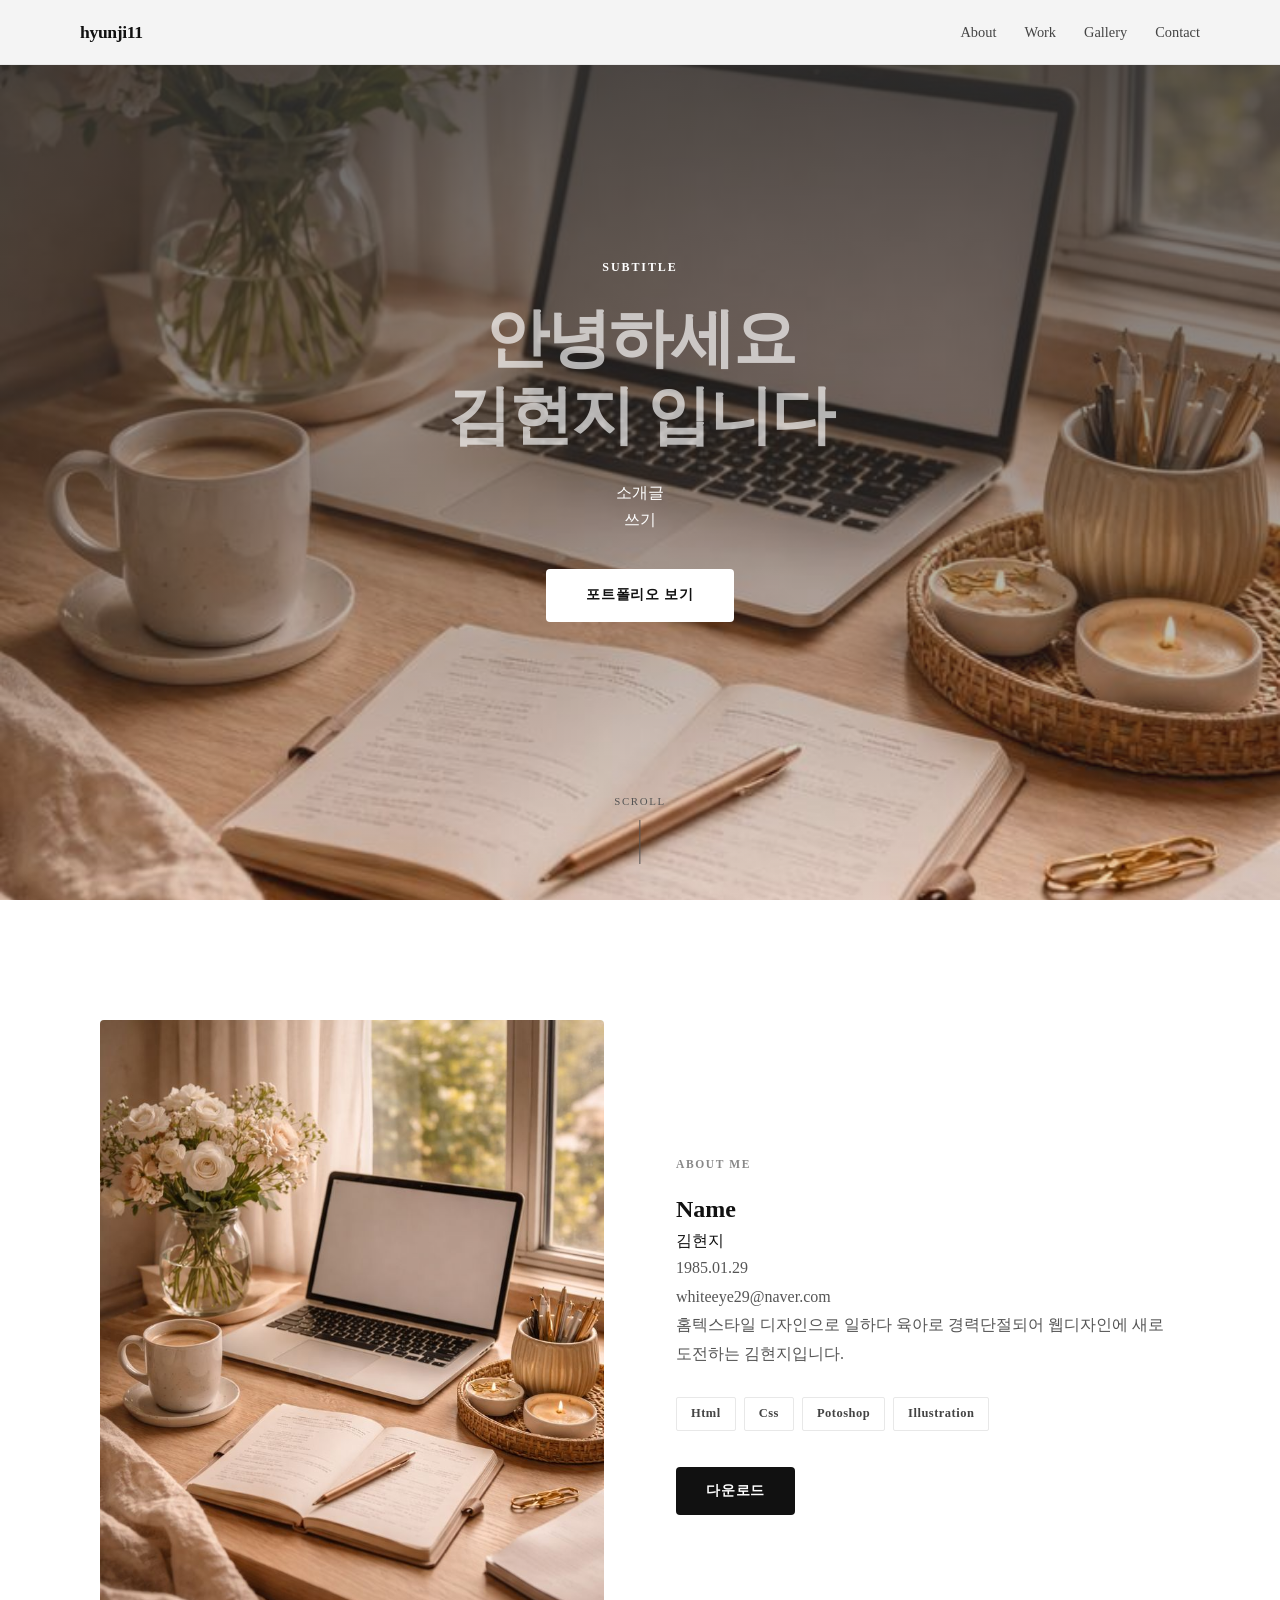
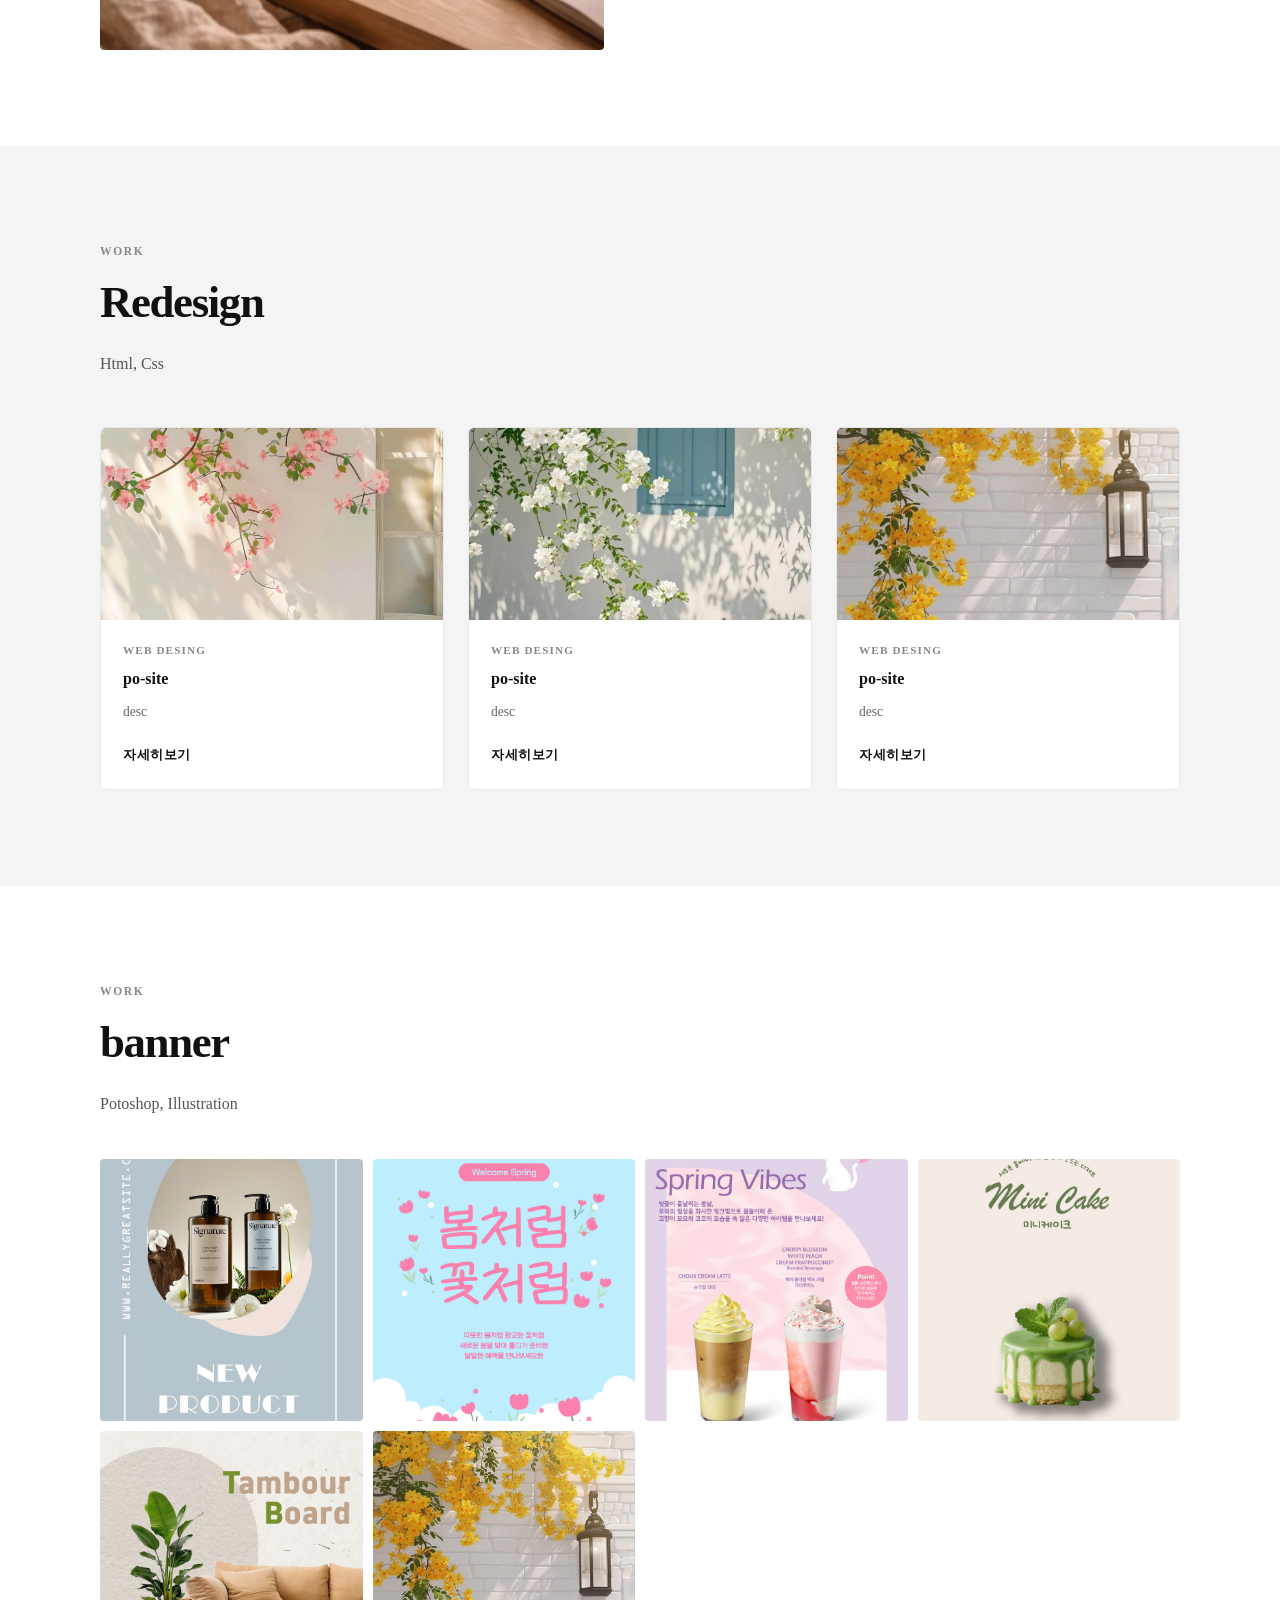
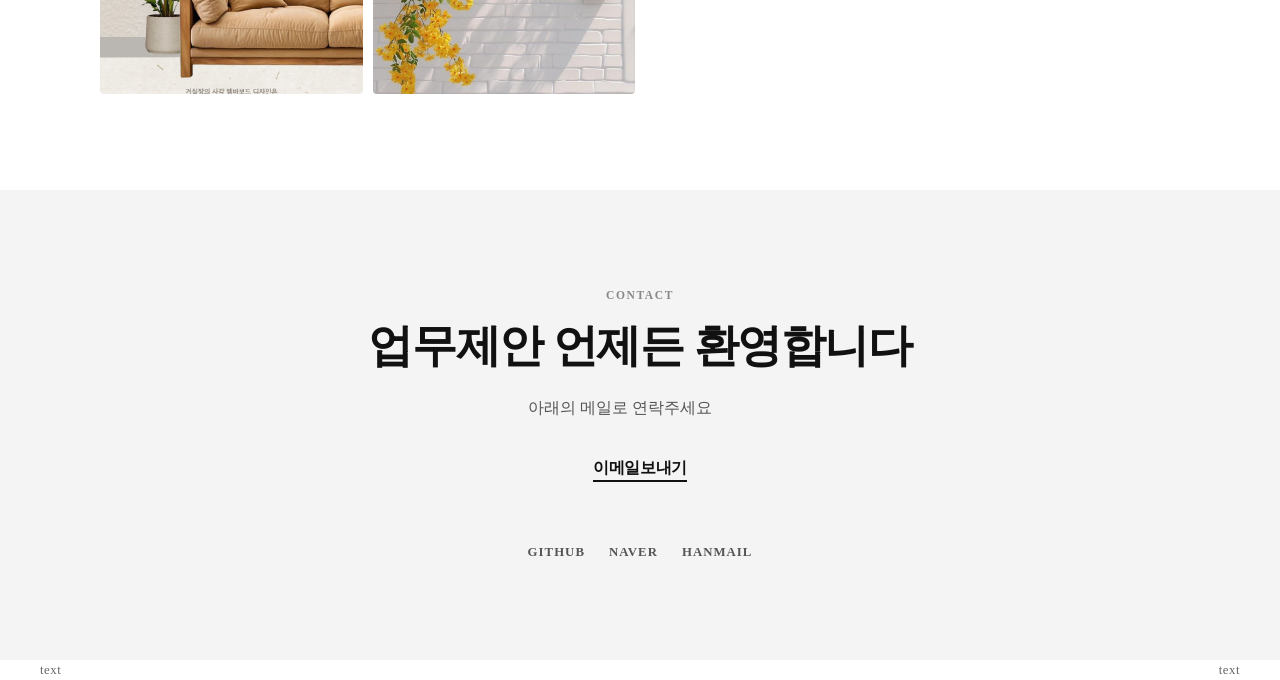
==== commit 848e3814: "1" ====
--- a/index.html
+++ b/index.html
@@ -9,7 +9,7 @@
 <body>
     <nav>
         <div class="nav-inner">
-            <a href="#" class="logo">hyunji1</a>
+            <a href="#" class="logo">hyunji11</a>
 
             <ul class="menu">
                 <li><a href="#">About</a></li>
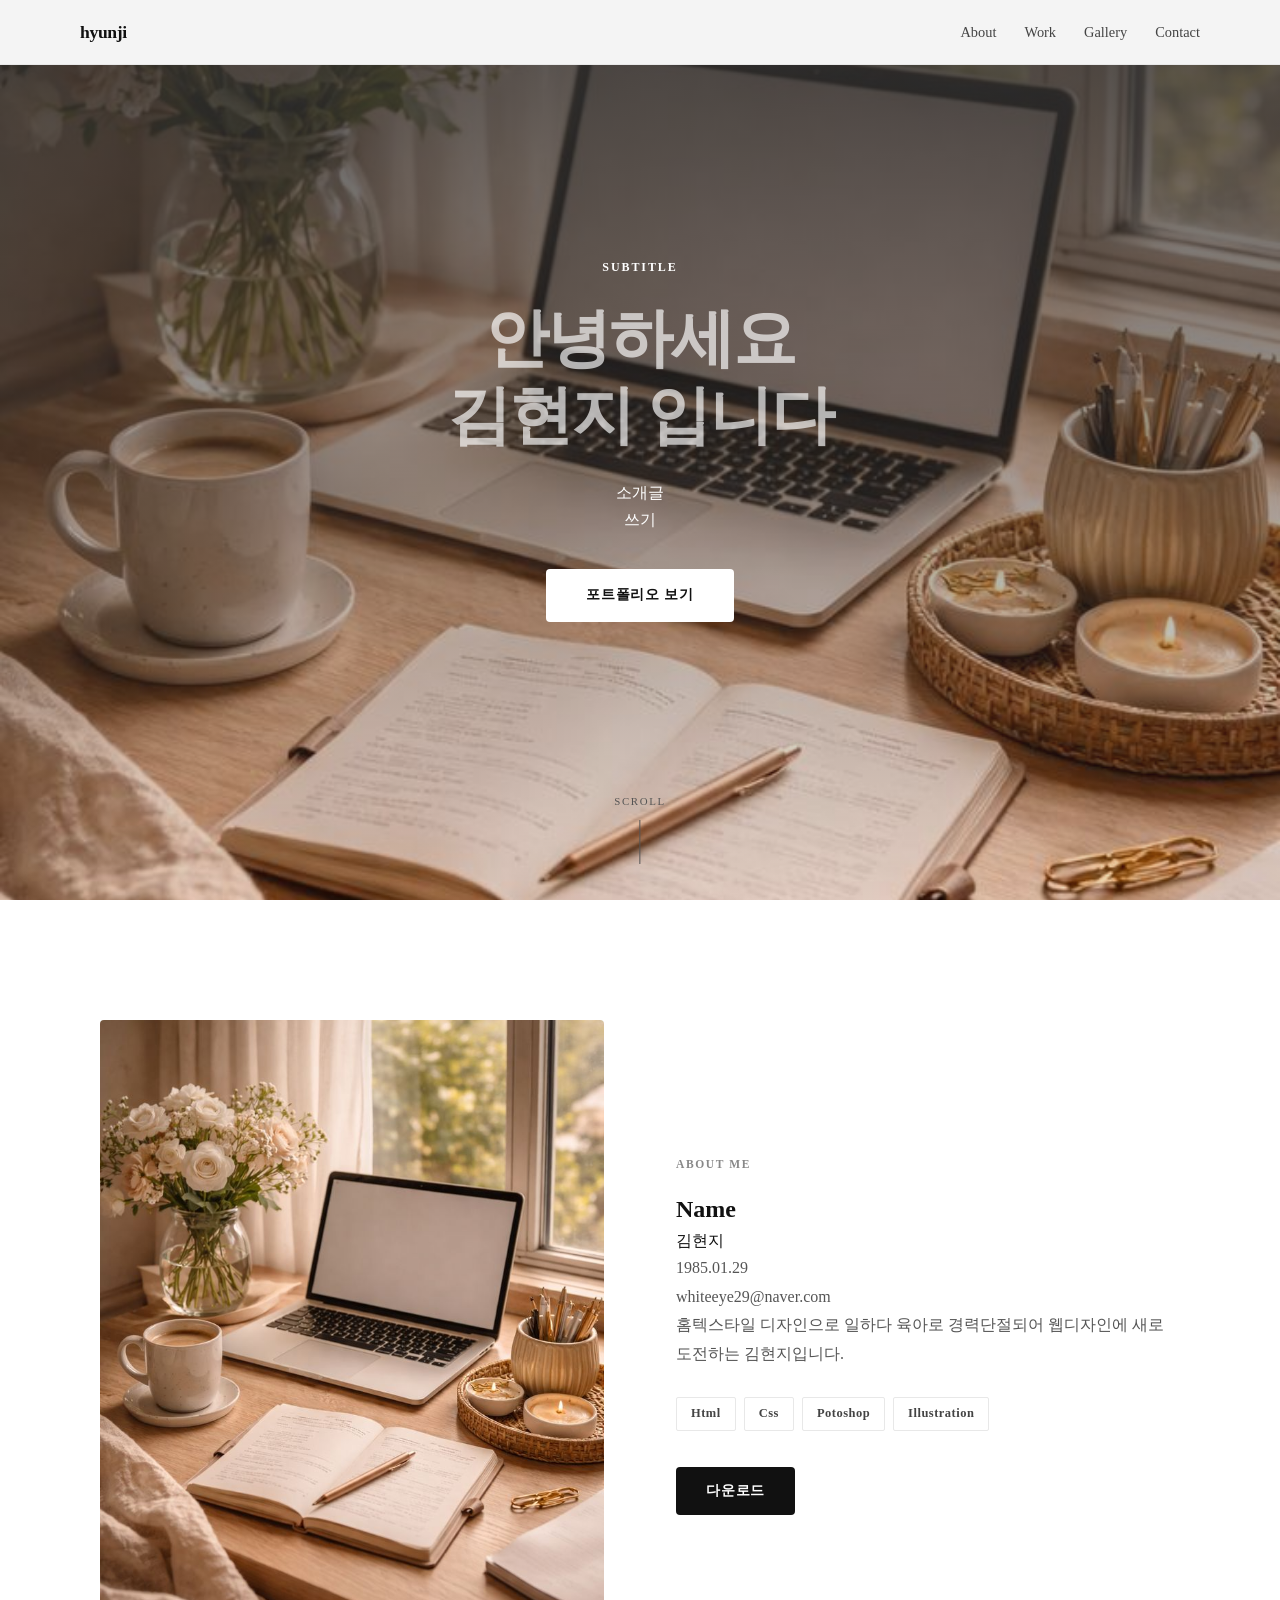
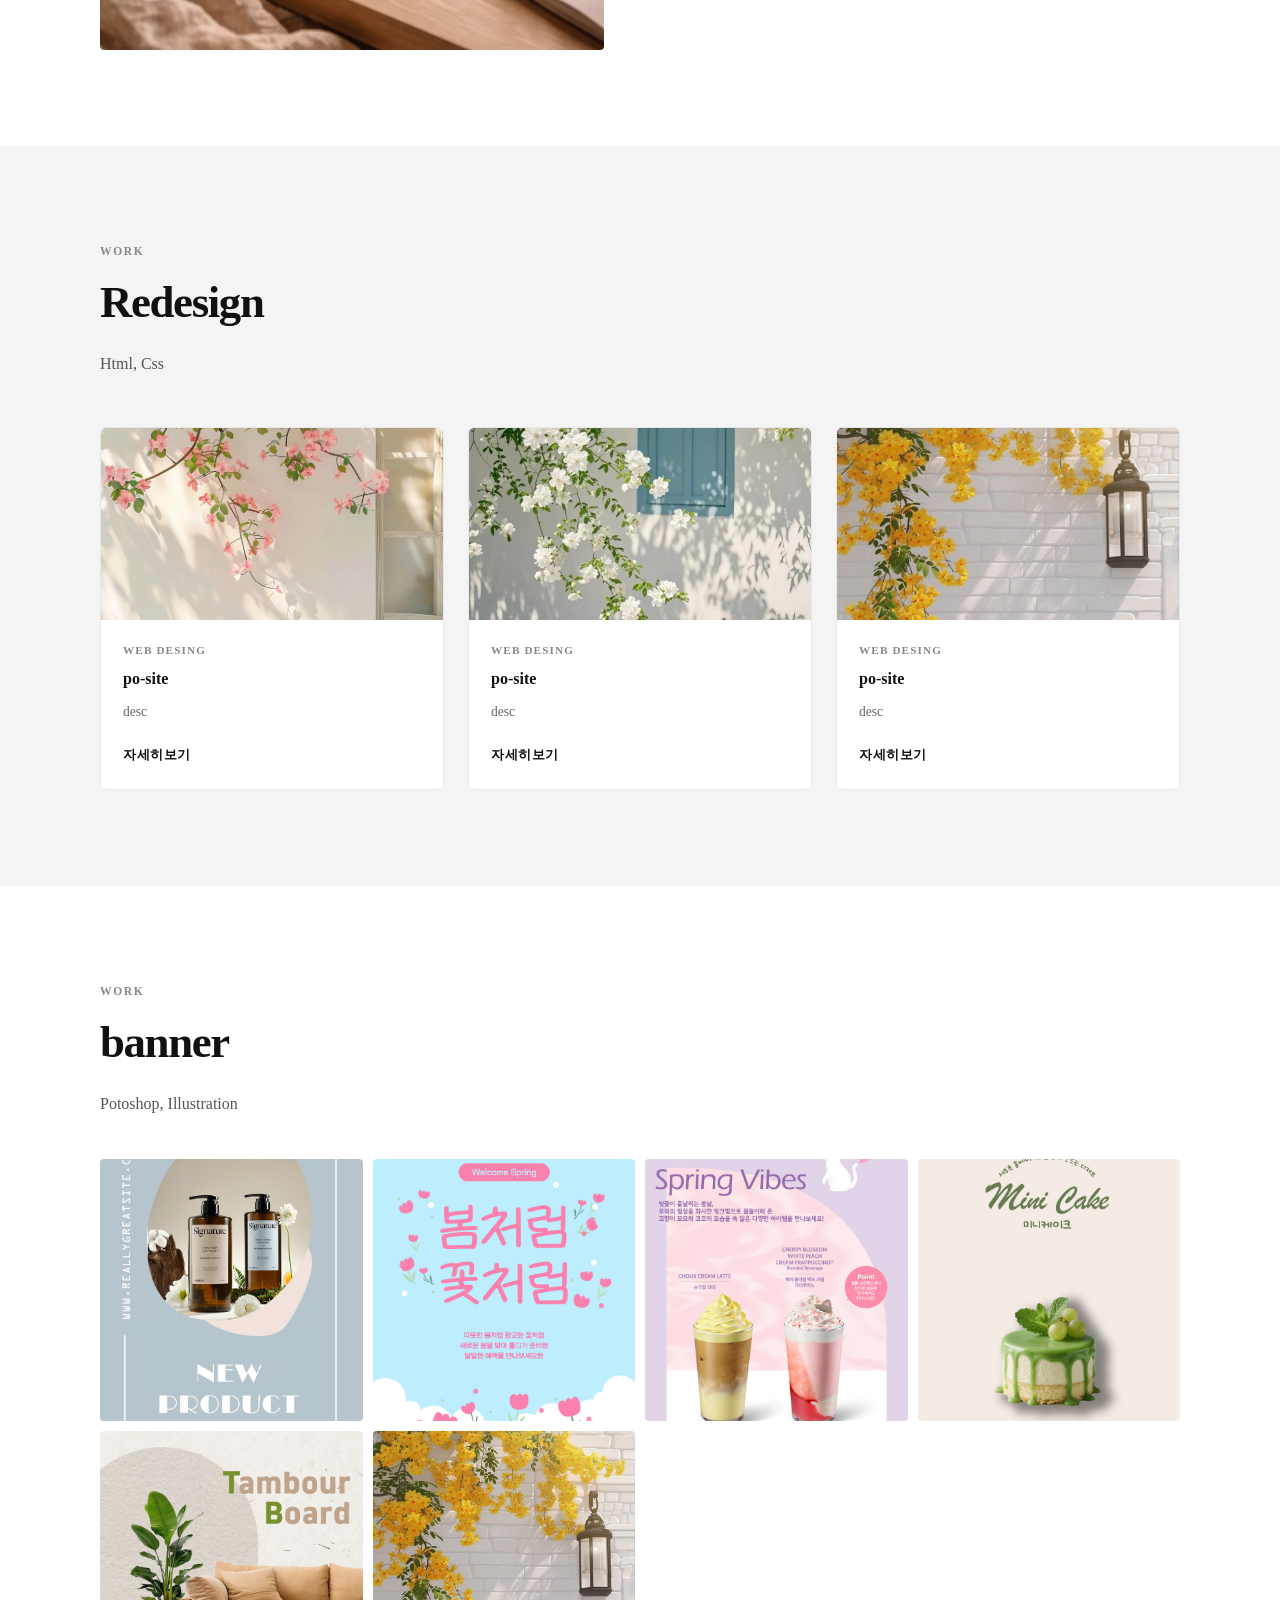
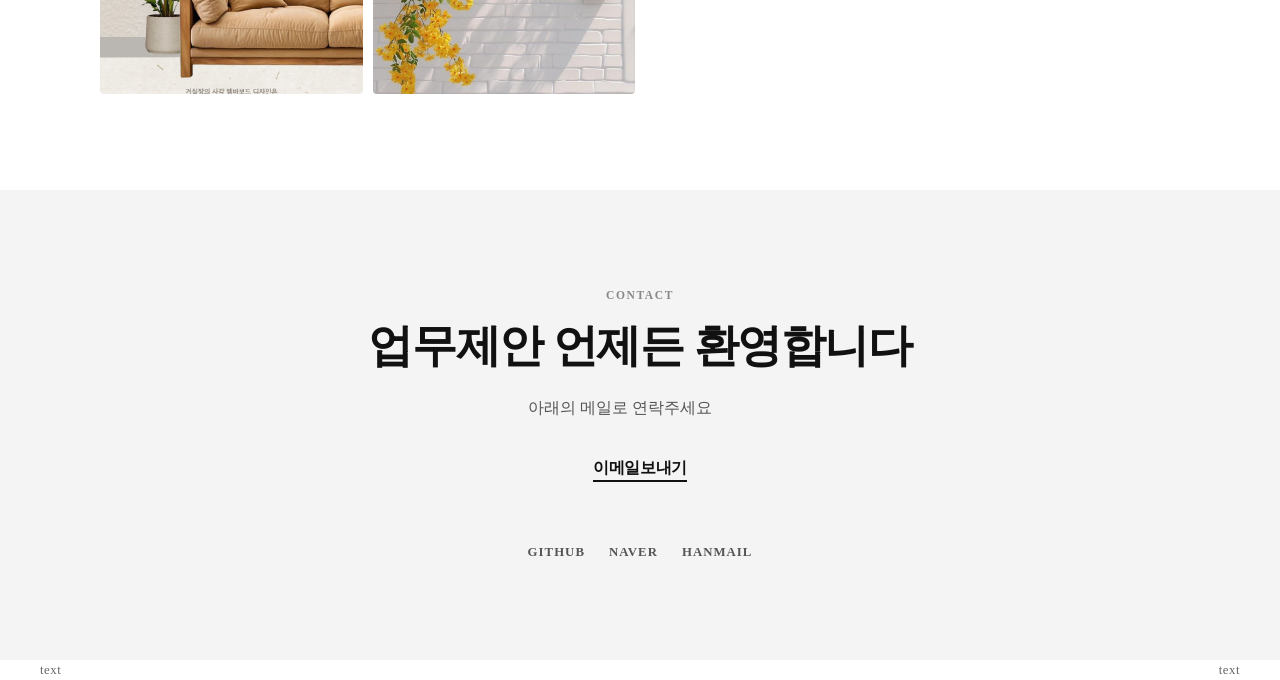
==== commit e3ddd38f: "1" ====
--- a/index.html
+++ b/index.html
@@ -9,7 +9,7 @@
 <body>
     <nav>
         <div class="nav-inner">
-            <a href="#" class="logo">hyunji11</a>
+            <a href="#" class="logo">hyunji</a>
 
             <ul class="menu">
                 <li><a href="#">About</a></li>
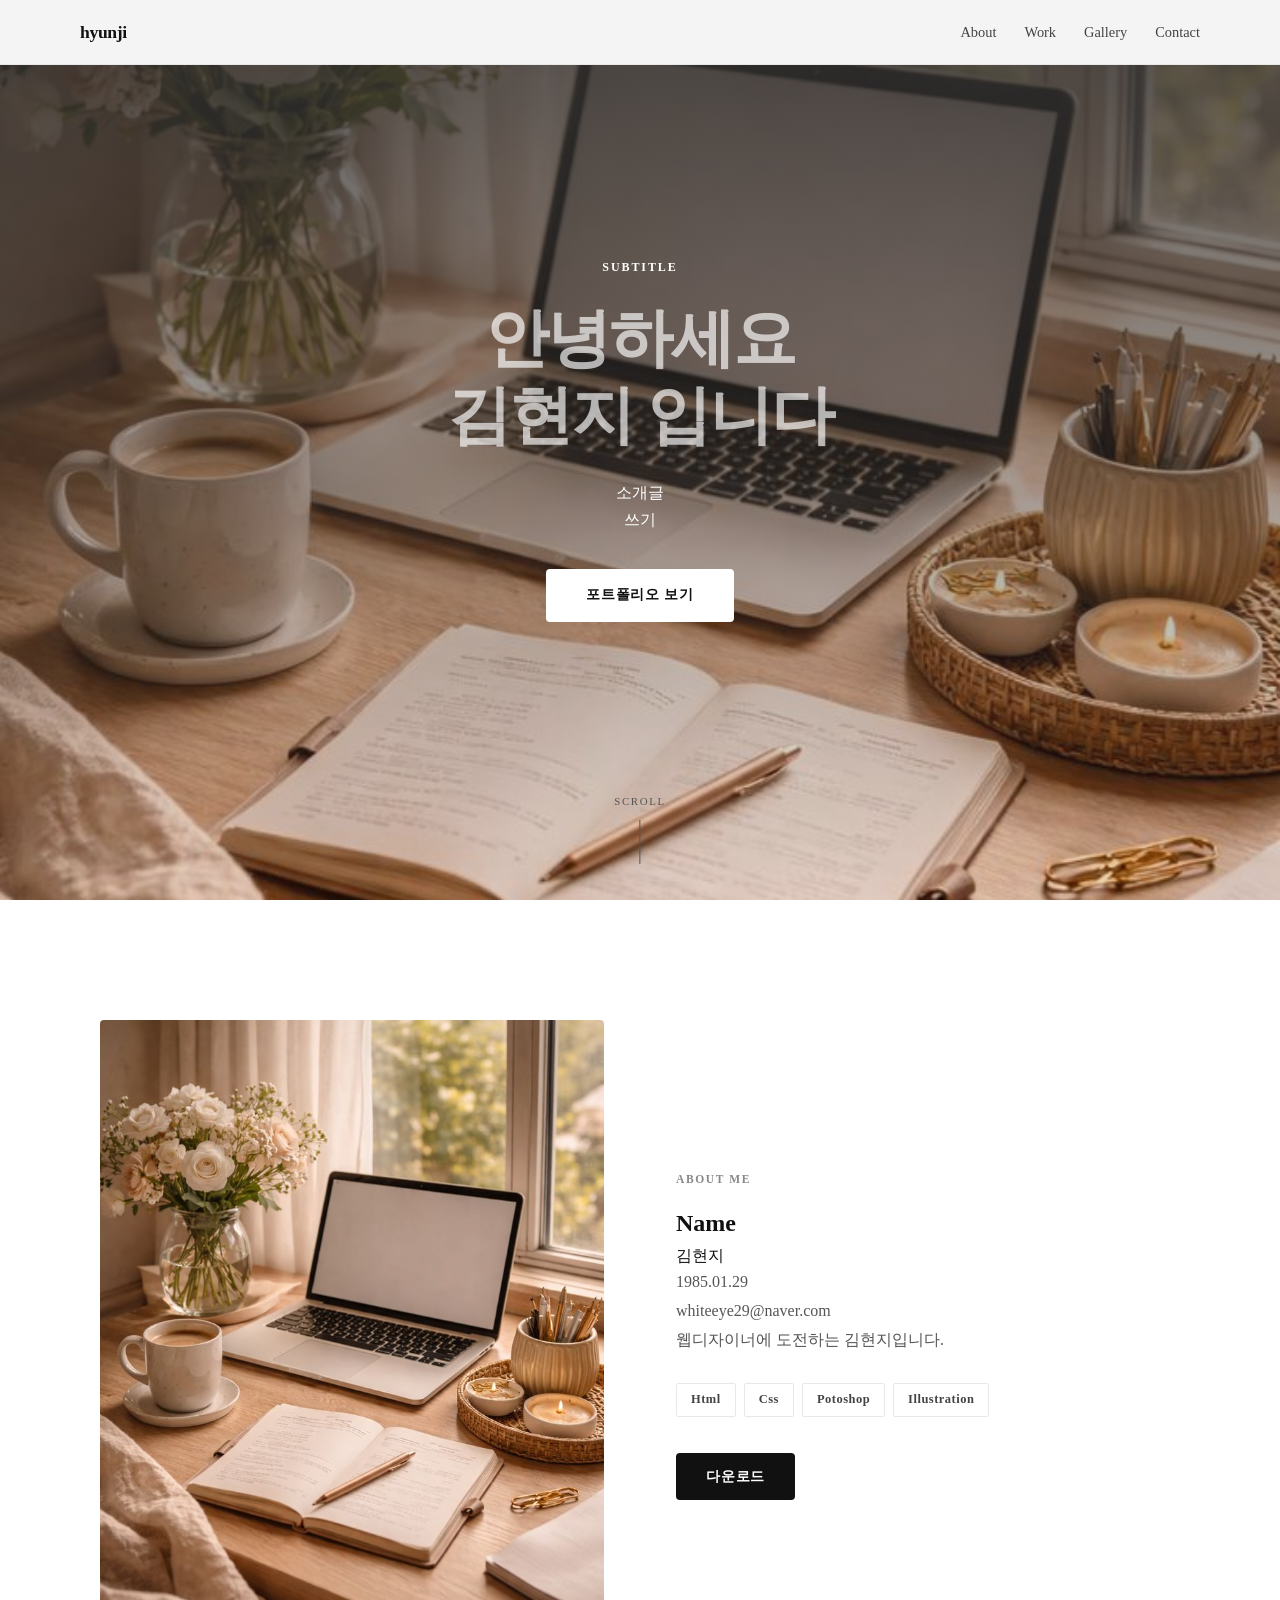
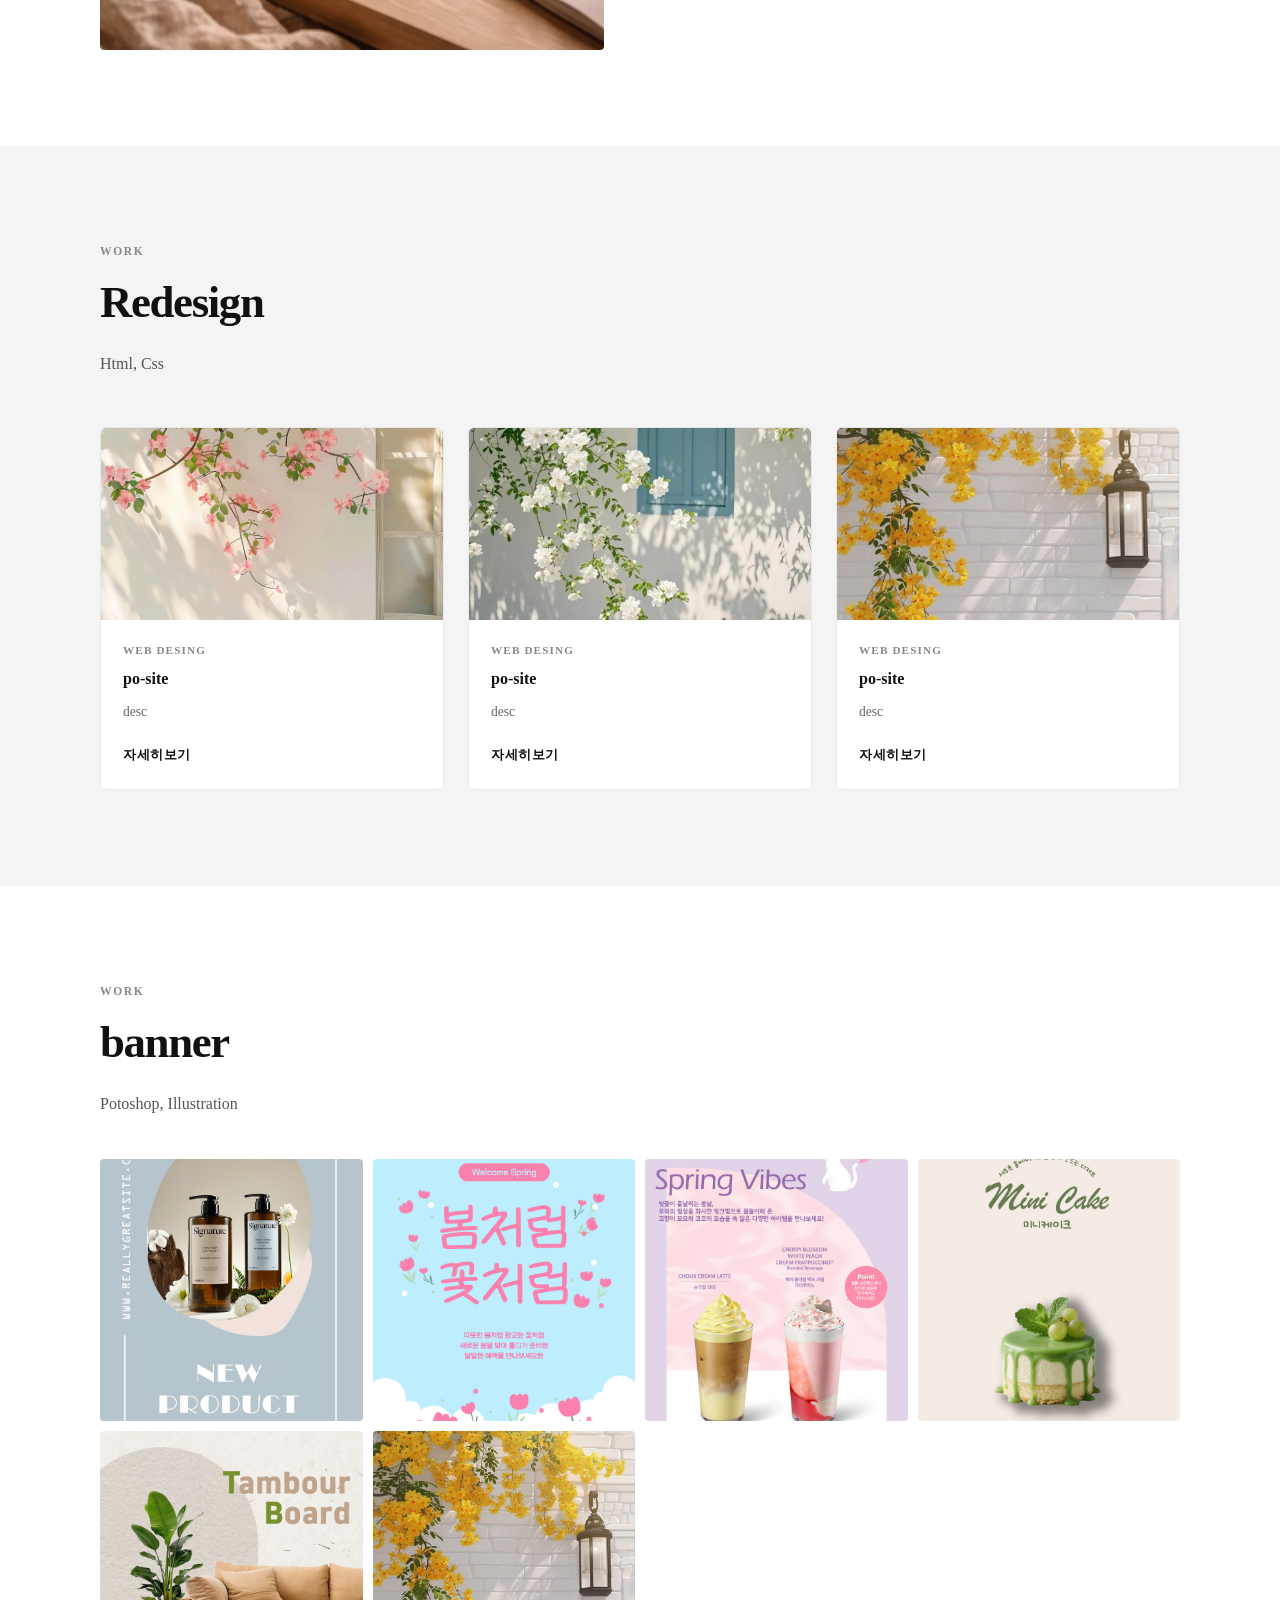
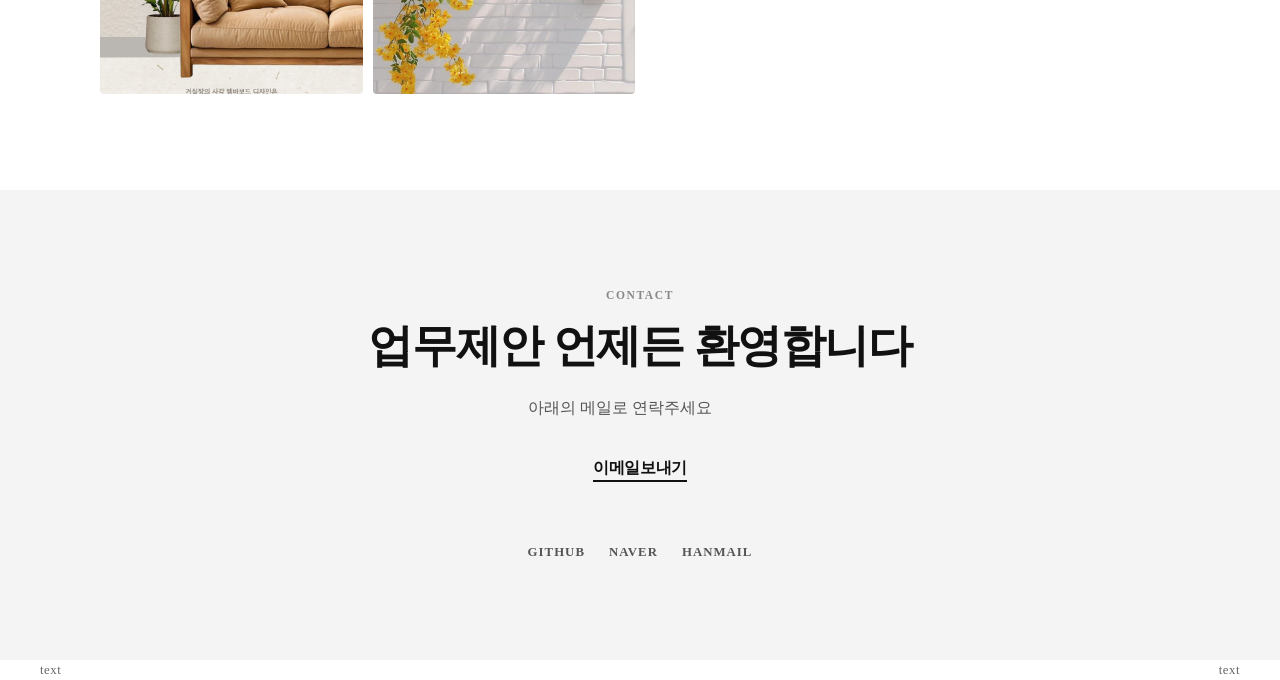
==== commit 9149b300: "1" ====
--- a/index.html
+++ b/index.html
@@ -70,8 +70,7 @@
                 <p class="section-desc">1985.01.29</p>
                 <p class="section-desc">whiteeye29@naver.com</p>
                 <p class="section-desc">
-                    홈텍스타일 디자인으로 일하다 육아로 경력단절되어
-                    웹디자인에 새로 도전하는 김현지입니다.
+                    웹디자이너에 도전하는 김현지입니다.
                 </p>
                 <div class="skill-list">
                     <span class="skill-tag">Html</span>
